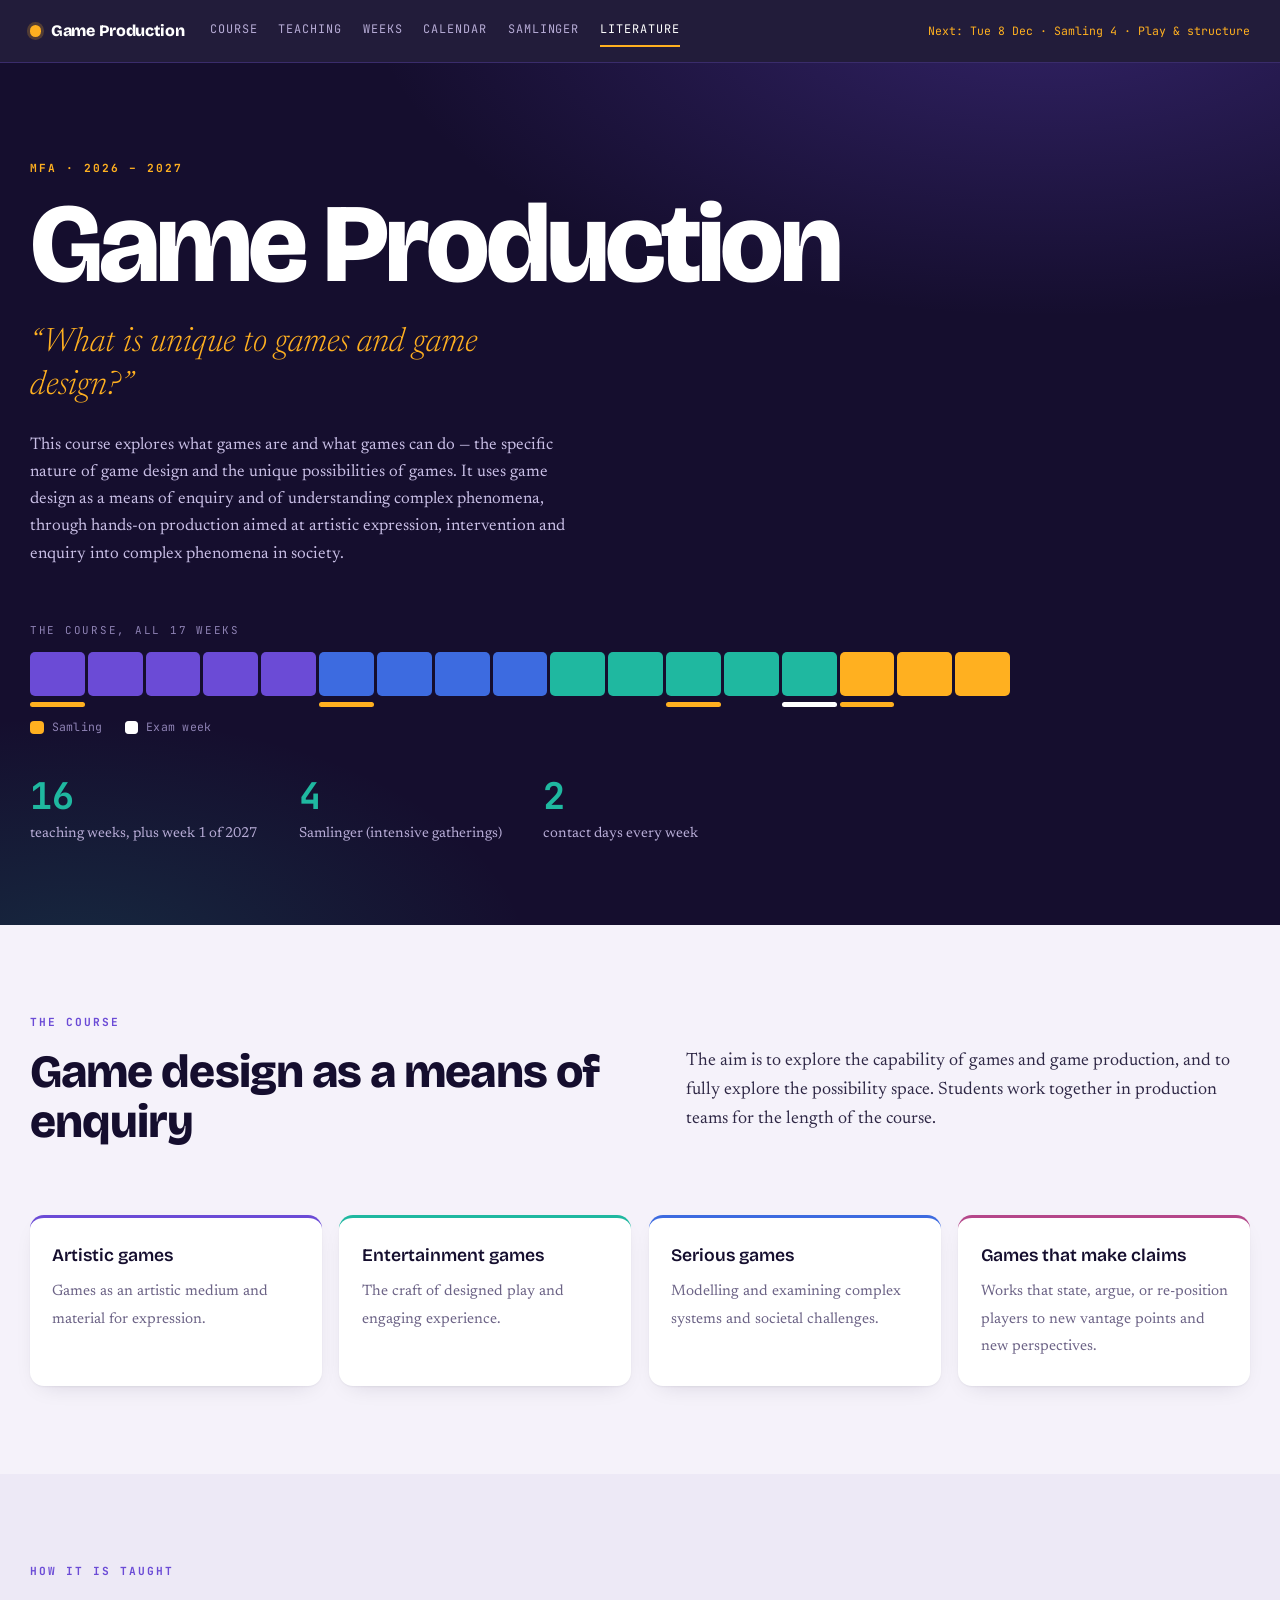
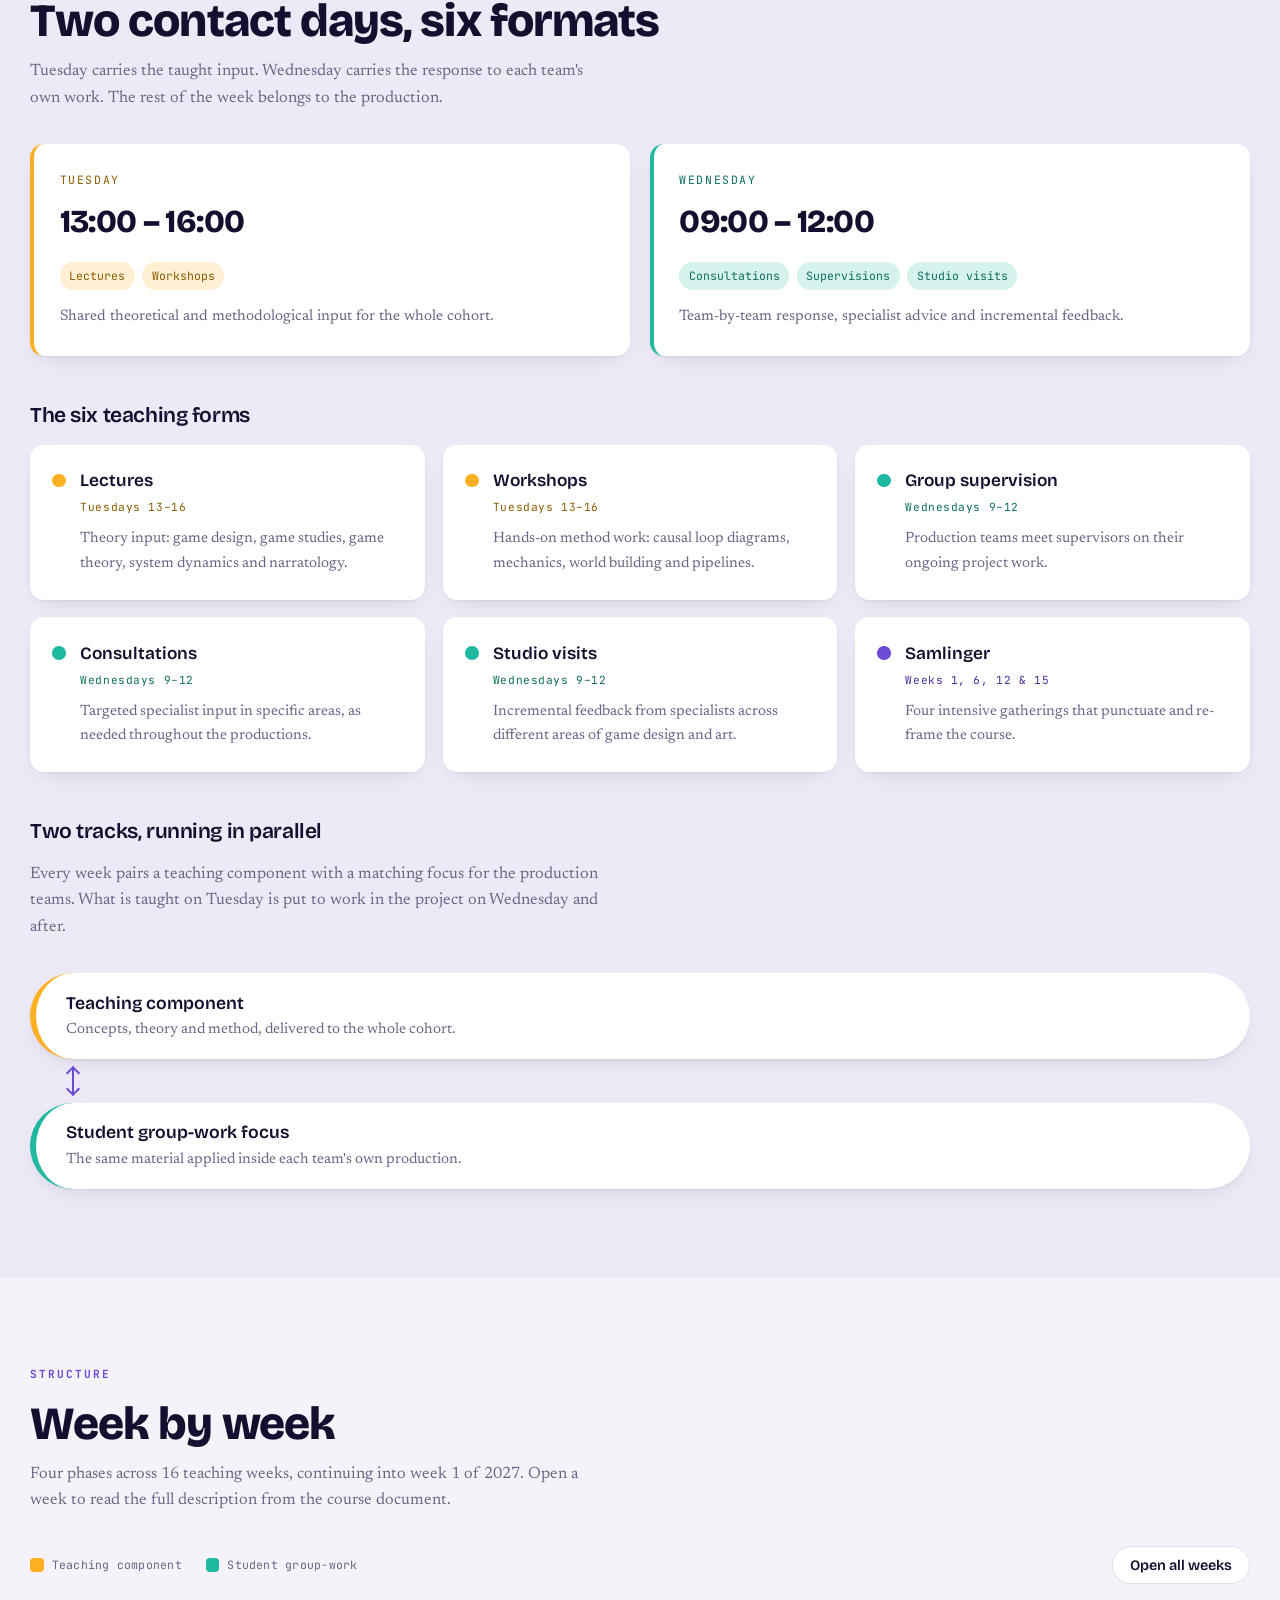
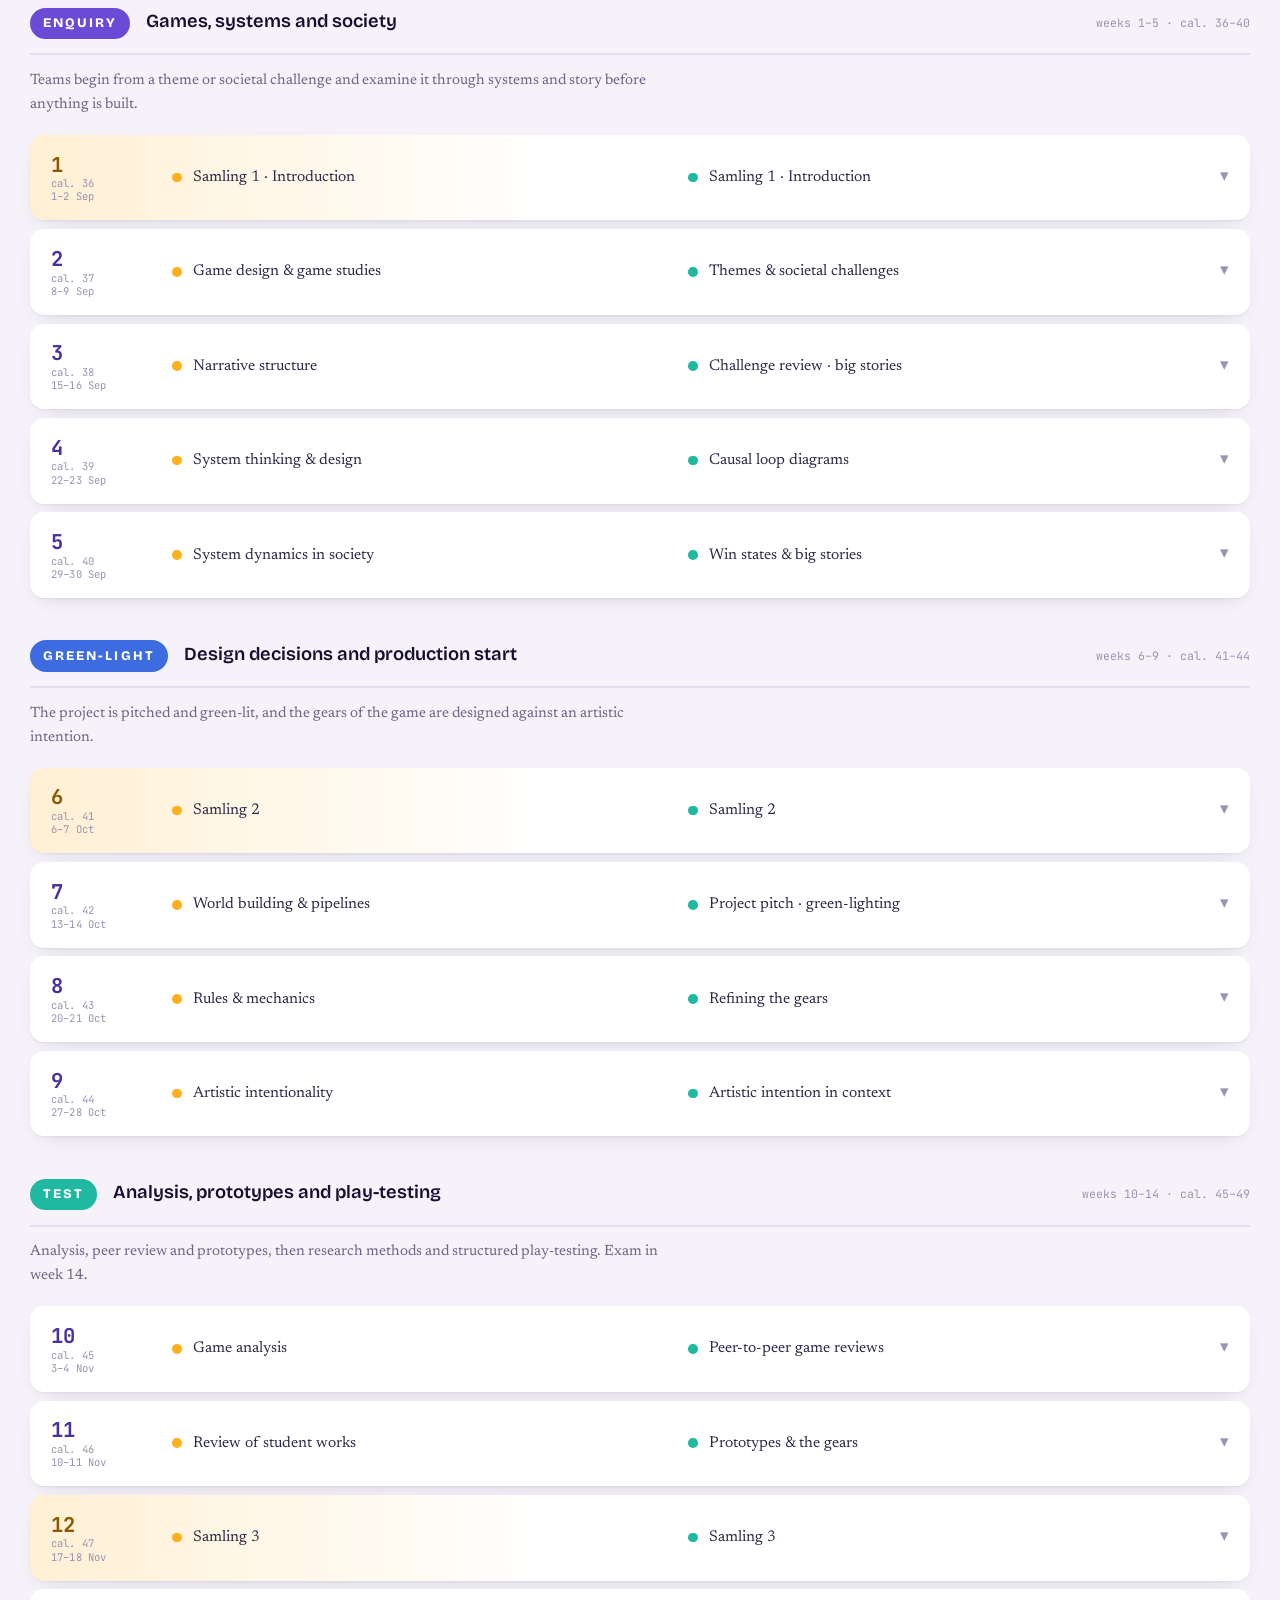
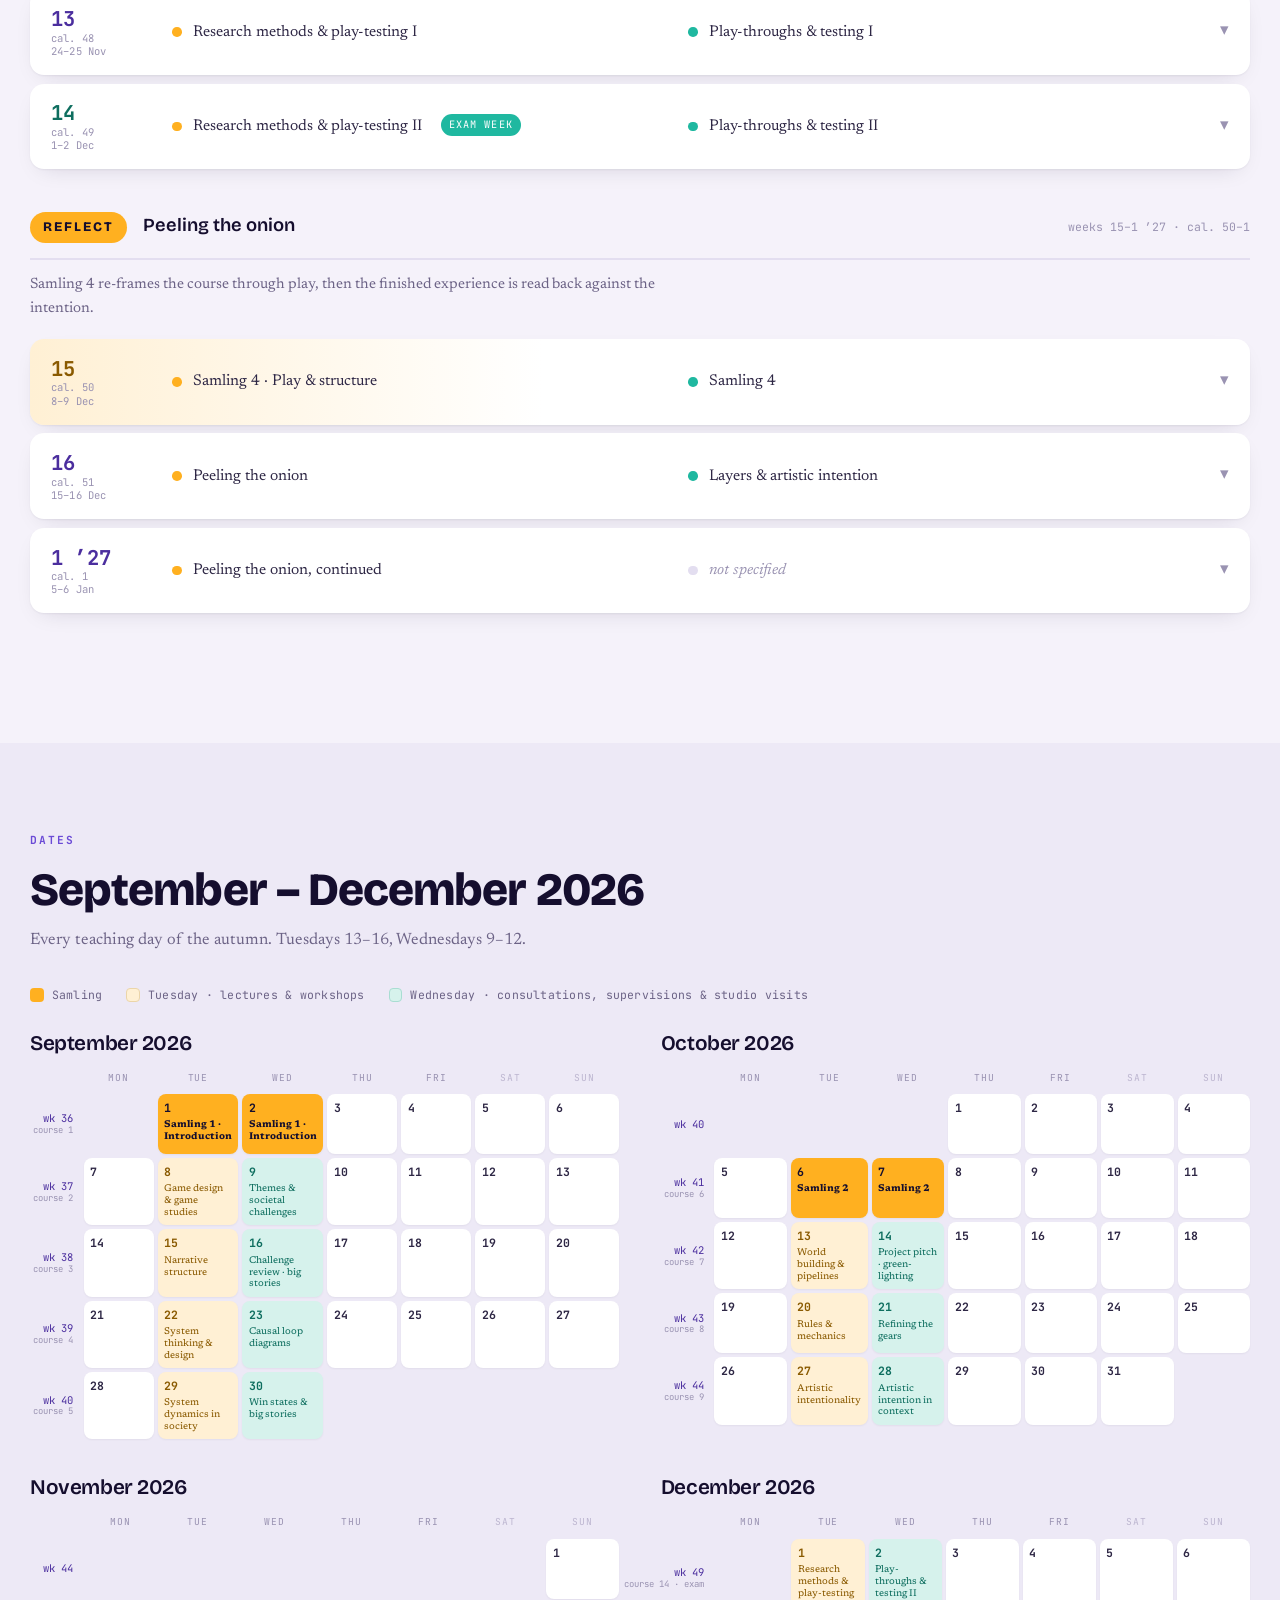
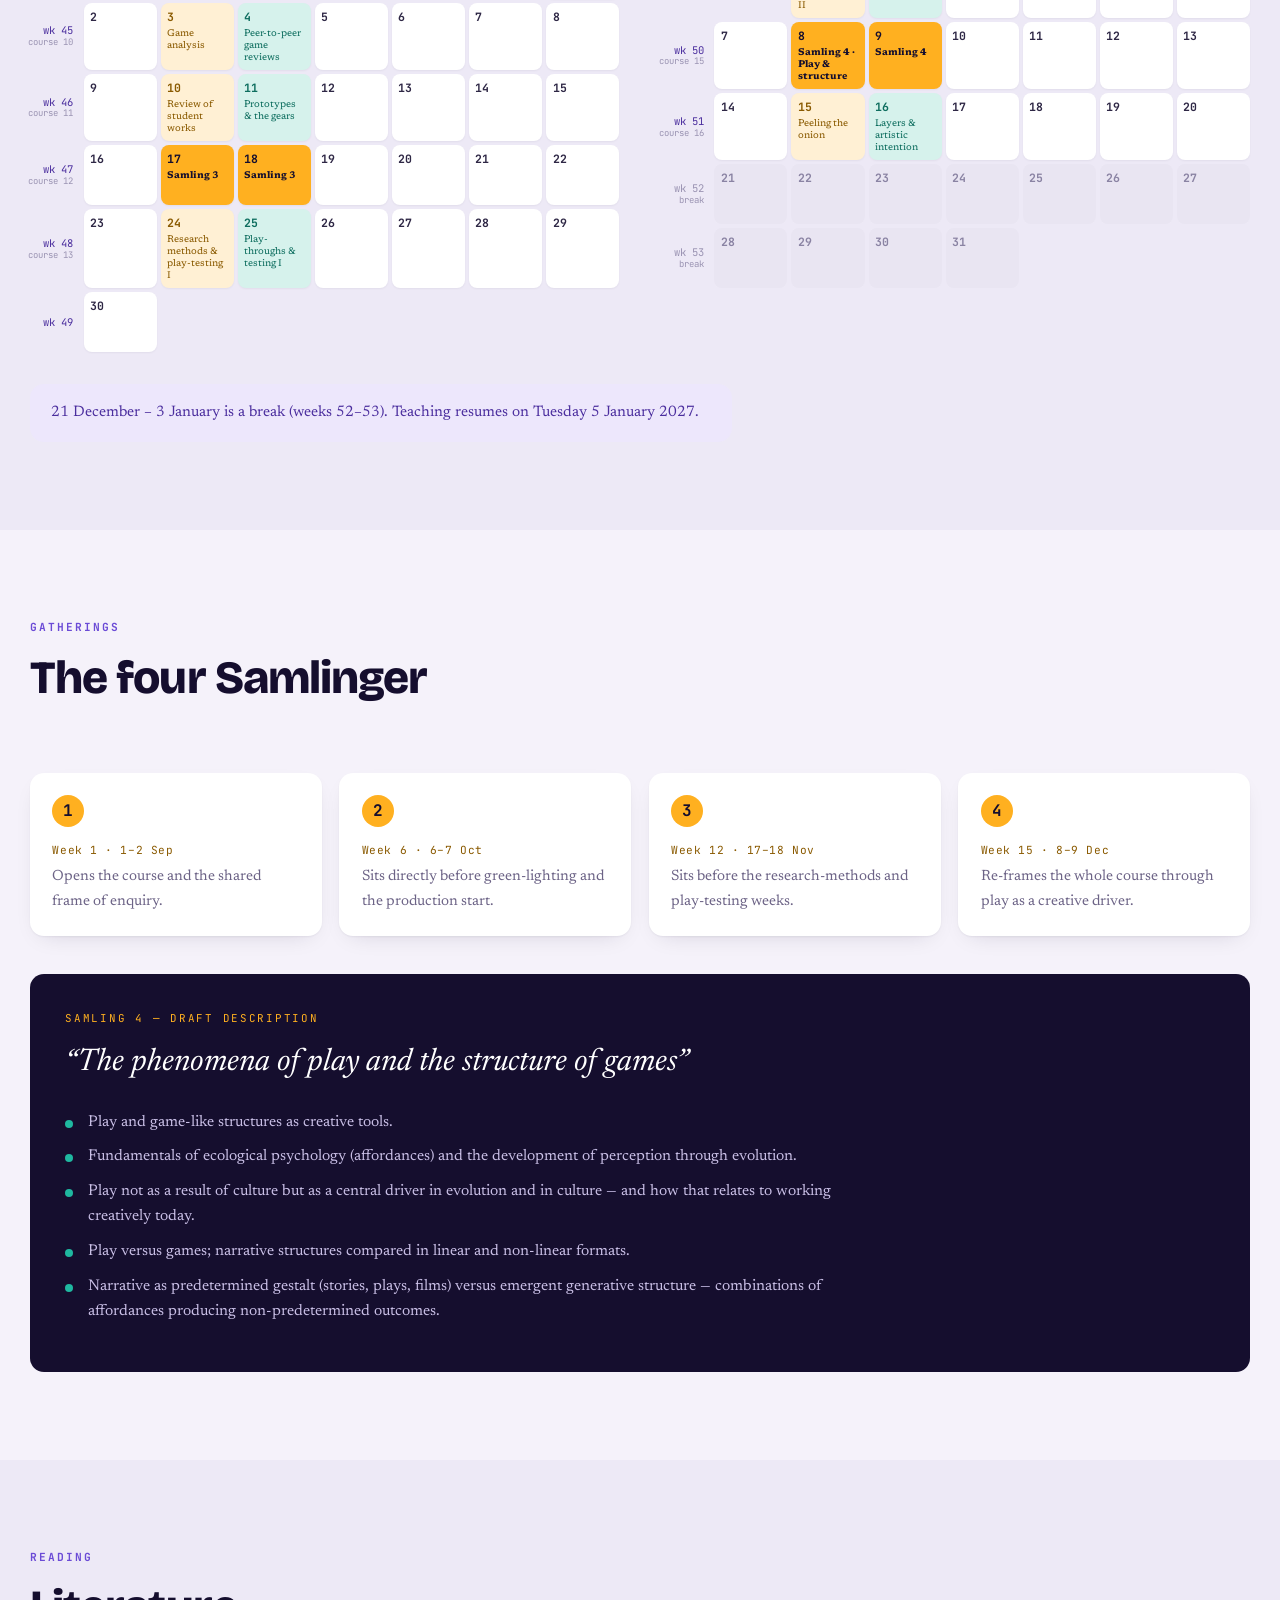
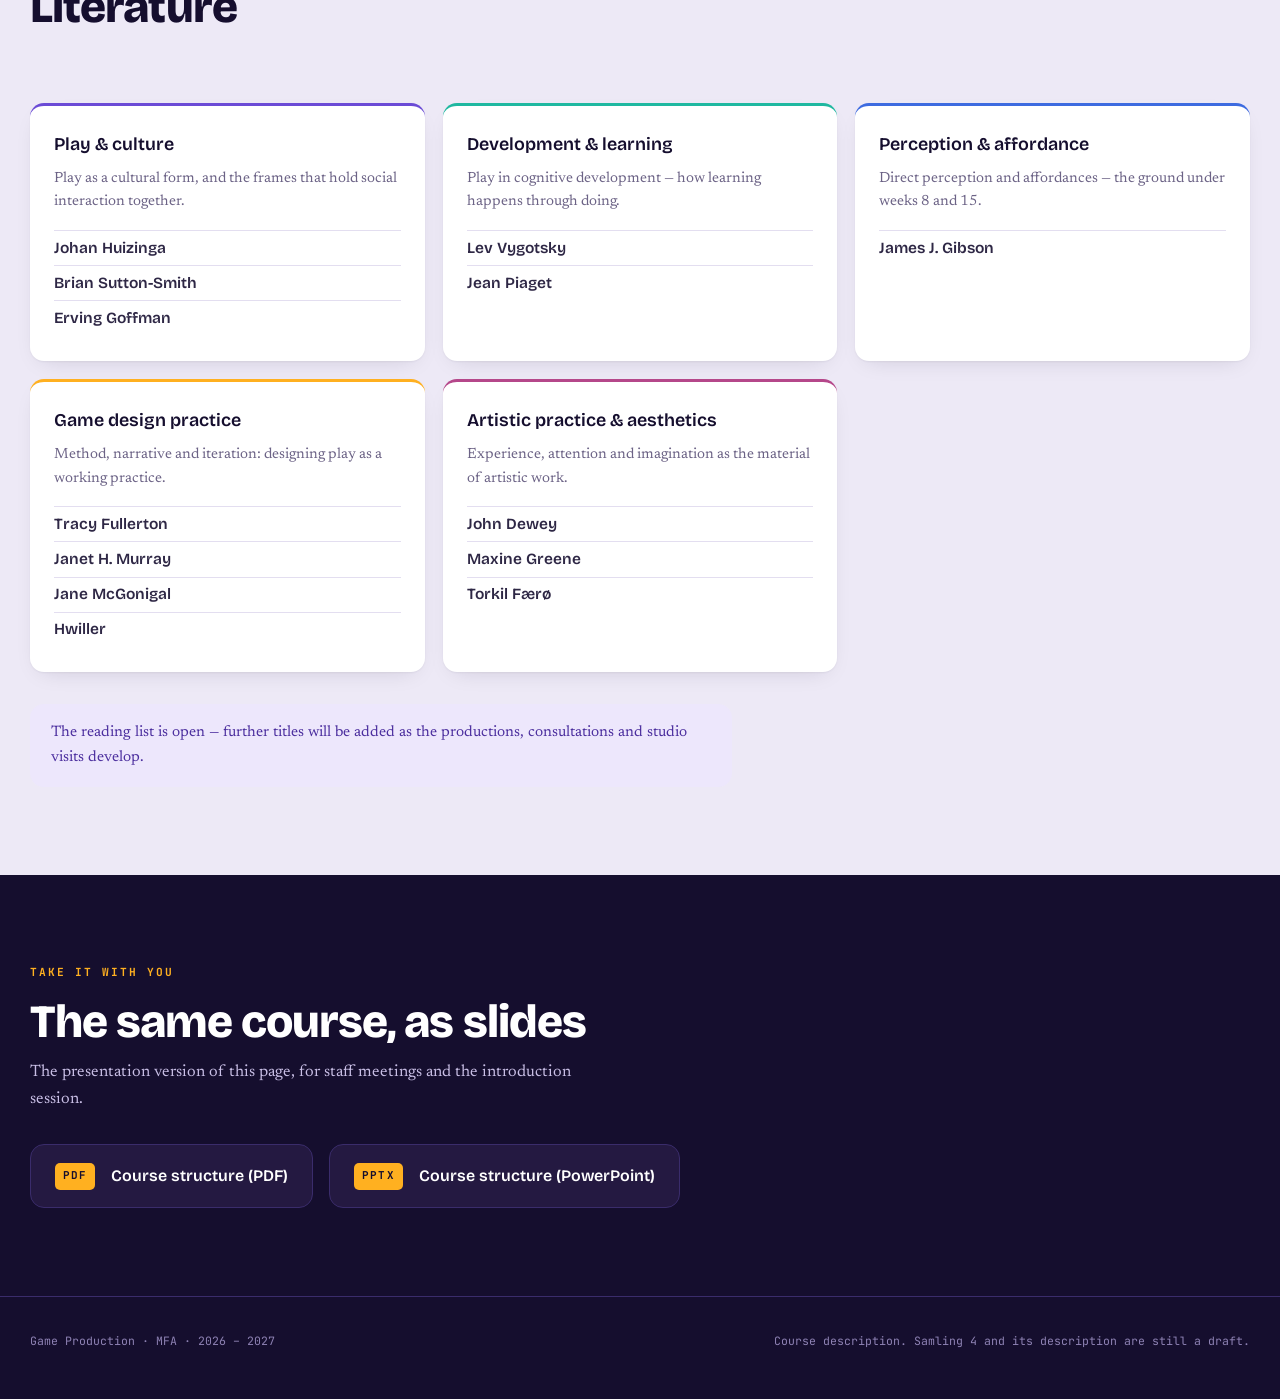
==== index.html @ c007a00b "starting site" ====
<!DOCTYPE html>
<html lang="en">
<head>
<meta charset="utf-8">
<meta name="viewport" content="width=device-width, initial-scale=1">
<title>Game Production — MFA course, 2026–2027</title>
<meta name="description" content="MFA Game Production: course description, teaching forms, week-by-week structure and calendar for autumn 2026 into 2027.">
<meta name="color-scheme" content="light">

<meta property="og:title" content="Game Production — MFA course">
<meta property="og:description" content="What is unique to games and game design? Course structure, teaching forms and calendar.">
<meta property="og:type" content="website">

<link rel="preconnect" href="https://fonts.googleapis.com">
<link rel="preconnect" href="https://fonts.gstatic.com" crossorigin>
<link href="https://fonts.googleapis.com/css2?family=Bricolage+Grotesque:opsz,wght@12..96,400;12..96,600;12..96,800&family=Newsreader:ital,opsz,wght@0,6..72,300;0,6..72,400;0,6..72,500;1,6..72,400&family=JetBrains+Mono:wght@400;700&display=swap" rel="stylesheet">
<link rel="stylesheet" href="assets/css/styles.css">
</head>
<body>

<a class="skip" href="#main">Skip to content</a>

<header class="topbar" id="topbar">
  <div class="topbar__in">
    <a class="topbar__brand" href="#top">
      <span class="topbar__mark" aria-hidden="true"></span>
      Game Production
    </a>
    <nav class="topbar__nav" aria-label="Sections">
      <a href="#course">Course</a>
      <a href="#teaching">Teaching</a>
      <a href="#weeks">Weeks</a>
      <a href="#calendar">Calendar</a>
      <a href="#samlinger">Samlinger</a>
      <a href="#literature">Literature</a>
    </nav>
    <p class="topbar__next" id="next-session"></p>
  </div>
</header>

<main id="main">

  <!-- ================= HERO ================= -->
  <section class="hero" id="top">
    <div class="hero__in">
      <p class="eyebrow eyebrow--light" id="hero-eyebrow"></p>
      <h1 class="hero__title" id="hero-title"></h1>
      <p class="hero__q" id="hero-q"></p>
      <p class="hero__stand" id="hero-stand"></p>

      <div class="hero__strip">
        <p class="hero__striplab">The course, all 17 weeks</p>
        <a class="strip" href="#weeks" id="hero-strip" aria-label="Jump to the week-by-week structure"></a>
        <p class="hero__stripkey">
          <span class="key"><i class="sw sw--samling"></i>Samling</span>
          <span class="key"><i class="sw sw--exam"></i>Exam week</span>
        </p>
      </div>

      <dl class="stats" id="hero-stats"></dl>
    </div>
  </section>

  <!-- ================= COURSE ================= -->
  <section class="band" id="course">
    <div class="wrap">
      <p class="eyebrow">The course</p>
      <div class="lede">
        <h2 class="h2">Game design as a means of enquiry</h2>
        <p class="lede__p" id="aim"></p>
      </div>
      <ul class="kinds" id="kinds"></ul>
    </div>
  </section>

  <!-- ================= TEACHING ================= -->
  <section class="band band--alt" id="teaching">
    <div class="wrap">
      <p class="eyebrow">How it is taught</p>
      <h2 class="h2">Two contact days, six formats</h2>
      <p class="sub">Tuesday carries the taught input. Wednesday carries the response to each team's own work. The rest of the week belongs to the production.</p>

      <div class="rhythm" id="rhythm"></div>

      <h3 class="h3">The six teaching forms</h3>
      <ul class="forms" id="forms"></ul>

      <div class="tracks">
        <h3 class="h3">Two tracks, running in parallel</h3>
        <p class="sub">Every week pairs a teaching component with a matching focus for the production teams. What is taught on Tuesday is put to work in the project on Wednesday and after.</p>
        <div class="tracks__pair">
          <div class="tracks__lane tracks__lane--teach">
            <p class="tracks__name">Teaching component</p>
            <p class="tracks__note">Concepts, theory and method, delivered to the whole cohort.</p>
          </div>
          <div class="tracks__link" aria-hidden="true"></div>
          <div class="tracks__lane tracks__lane--group">
            <p class="tracks__name">Student group-work focus</p>
            <p class="tracks__note">The same material applied inside each team's own production.</p>
          </div>
        </div>
      </div>
    </div>
  </section>

  <!-- ================= WEEKS ================= -->
  <section class="band" id="weeks">
    <div class="wrap">
      <p class="eyebrow">Structure</p>
      <h2 class="h2">Week by week</h2>
      <p class="sub">Four phases across 16 teaching weeks, continuing into week 1 of 2027. Open a week to read the full description from the course document.</p>

      <div class="boardbar">
        <div class="legend">
          <span class="key"><i class="sw sw--teach"></i>Teaching component</span>
          <span class="key"><i class="sw sw--group"></i>Student group-work</span>
        </div>
        <button class="btn btn--ghost" id="expand-all" type="button" aria-pressed="false">Open all weeks</button>
      </div>

      <div class="board" id="board"></div>
    </div>
  </section>

  <!-- ================= CALENDAR ================= -->
  <section class="band band--alt" id="calendar">
    <div class="wrap">
      <p class="eyebrow">Dates</p>
      <h2 class="h2">September – December 2026</h2>
      <p class="sub">Every teaching day of the autumn. Tuesdays 13–16, Wednesdays 9–12.</p>

      <div class="legend legend--cal">
        <span class="key"><i class="sw sw--samling"></i>Samling</span>
        <span class="key"><i class="sw sw--teachwash"></i>Tuesday · lectures &amp; workshops</span>
        <span class="key"><i class="sw sw--groupwash"></i>Wednesday · consultations, supervisions &amp; studio visits</span>
      </div>

      <div class="months" id="months"></div>
      <p class="callout" id="break-note"></p>
    </div>
  </section>

  <!-- ================= SAMLINGER ================= -->
  <section class="band" id="samlinger">
    <div class="wrap">
      <p class="eyebrow">Gatherings</p>
      <h2 class="h2">The four Samlinger</h2>
      <p class="sub">Intensive gatherings that open, re-frame and close each stage of the course.</p>
      <ul class="samlist" id="samlist"></ul>
      <div id="samling-detail"></div>
    </div>
  </section>

  <!-- ================= LITERATURE ================= -->
  <section class="band band--alt" id="literature">
    <div class="wrap">
      <p class="eyebrow">Reading</p>
      <h2 class="h2">Literature</h2>
      <p class="sub">A starting list, grouped by what each cluster contributes to the work.</p>
      <ul class="lit" id="lit"></ul>
      <p class="callout" id="lit-note"></p>
    </div>
  </section>

  <!-- ================= DOWNLOADS ================= -->
  <section class="band band--dark" id="downloads">
    <div class="wrap">
      <p class="eyebrow eyebrow--light">Take it with you</p>
      <h2 class="h2 h2--light">The same course, as slides</h2>
      <p class="sub sub--light">The presentation version of this page, for staff meetings and the introduction session.</p>
      <ul class="dl" id="dl"></ul>
    </div>
  </section>

</main>

<footer class="foot">
  <div class="wrap foot__in">
    <p class="foot__l">Game Production · MFA · <span id="foot-year"></span></p>
    <p class="foot__r">Course description. Samling 4 and its description are still a draft.</p>
  </div>
</footer>

<noscript>
  <div class="wrap" style="padding:2rem 0">
    <p class="callout">This page builds the schedule, calendar and reading list with JavaScript. Turn it on to see them, or download the PDF above.</p>
  </div>
</noscript>

<script src="assets/js/course-data.js"></script>
<script src="assets/js/main.js"></script>
</body>
</html>
---- assets/css/styles.css ----
/* =========================================================================
   Game Production — MFA
   Colour carries meaning here: amber is always the teaching track, teal is
   always the student group-work track, violet is structure, plum is the
   artistic-practice thread. Don't repurpose them decoratively.
   ========================================================================= */

:root{
  --ink:#150E2E;
  --ink-2:#241941;
  --ink-3:#2E2159;

  --paper:#F5F2FA;
  --paper-2:#EDE9F6;
  --card:#FFFFFF;

  --amber:#FFB020;        /* teaching track */
  --amber-ink:#8A5A00;
  --amber-wash:#FFF0D4;

  --teal:#1FB8A0;         /* group-work track */
  --teal-ink:#0E6E5F;
  --teal-wash:#D6F2EC;

  --violet:#6B4BD6;       /* structure */
  --violet-deep:#4B2E9E;
  --violet-wash:#EDE7FC;

  --blue:#3D6BE0;
  --plum:#B5478A;

  --body:#2E2745;
  --muted:#6C6386;
  --faint:#9A93B2;
  --line:#E3DEF0;
  --line-dark:#3A2C6B;

  --display:"Bricolage Grotesque","Trebuchet MS",Verdana,sans-serif;
  --serif:"Newsreader",Georgia,"Times New Roman",serif;
  --mono:"JetBrains Mono","SFMono-Regular",Consolas,"Liberation Mono",monospace;

  --wrap:1220px;
  --r:14px;
  --r-sm:8px;
  --shadow:0 1px 2px rgba(21,14,46,.05), 0 8px 24px -12px rgba(21,14,46,.18);
  --shadow-lift:0 2px 4px rgba(21,14,46,.06), 0 16px 36px -14px rgba(21,14,46,.26);
}

*,*::before,*::after{box-sizing:border-box}

html{scroll-behavior:smooth; scroll-padding-top:86px}

body{
  margin:0;
  background:var(--paper);
  color:var(--body);
  font-family:var(--serif);
  font-size:17px;
  line-height:1.62;
  font-weight:400;
  -webkit-font-smoothing:antialiased;
  text-rendering:optimizeLegibility;
}

h1,h2,h3,h4{font-family:var(--display); font-weight:800; letter-spacing:-.02em; line-height:1.08; margin:0}
p{margin:0}
ul{margin:0; padding:0; list-style:none}
a{color:inherit}

.skip{
  position:absolute; left:-9999px; top:0; z-index:200;
  background:var(--amber); color:var(--ink); padding:.7rem 1.1rem;
  font-family:var(--display); font-weight:600; border-radius:0 0 var(--r-sm) 0;
}
.skip:focus{left:0}

:focus-visible{outline:3px solid var(--amber); outline-offset:3px; border-radius:4px}

.wrap{width:min(100% - 3rem, var(--wrap)); margin-inline:auto}

/* ---------- shared type ------------------------------------------------ */
.eyebrow{
  font-family:var(--mono); font-size:.7rem; font-weight:700;
  letter-spacing:.18em; text-transform:uppercase; color:var(--violet);
  margin:0 0 1rem;
}
.eyebrow--light{color:var(--amber)}

.h2{font-size:clamp(1.9rem,3.6vw,2.9rem); color:var(--ink); margin-bottom:.75rem}
.h2--light{color:#fff}
.h3{font-family:var(--display); font-size:1.32rem; font-weight:600; color:var(--ink); margin:3rem 0 1.1rem}
.sub{color:var(--muted); max-width:64ch; font-size:1.03rem; margin-bottom:2rem}
.sub--light{color:#C9BFE6}

.band{padding:5.5rem 0}
.band--alt{background:var(--paper-2)}
.band--dark{background:var(--ink); color:#fff}

.callout{
  margin-top:2rem; padding:1.05rem 1.3rem;
  background:var(--violet-wash); border-radius:var(--r);
  color:var(--violet-deep); font-size:.95rem; max-width:78ch;
}

.btn{
  font-family:var(--display); font-weight:600; font-size:.9rem;
  padding:.6rem 1.05rem; border-radius:999px; border:1.5px solid var(--line);
  background:var(--card); color:var(--ink); cursor:pointer;
  transition:border-color .15s, background .15s, transform .15s;
}
.btn:hover{border-color:var(--violet); transform:translateY(-1px)}
.btn--ghost[aria-pressed="true"]{background:var(--ink); color:#fff; border-color:var(--ink)}

/* legend swatches */
.legend{display:flex; flex-wrap:wrap; gap:.4rem 1.5rem; align-items:center}
.key{display:inline-flex; align-items:center; gap:.5rem; font-family:var(--mono); font-size:.72rem; color:var(--muted); letter-spacing:.02em}
.sw{width:.85rem; height:.85rem; border-radius:4px; display:inline-block; flex:none}
.sw--teach{background:var(--amber)}
.sw--group{background:var(--teal)}
.sw--teachwash{background:var(--amber-wash); border:1px solid #EBD5A9}
.sw--groupwash{background:var(--teal-wash); border:1px solid #A9DDD2}
.sw--samling{background:var(--amber)}
.sw--exam{background:#fff; box-shadow:inset 0 0 0 1px rgba(255,255,255,.5)}

/* ---------- top bar ---------------------------------------------------- */
.topbar{
  position:sticky; top:0; z-index:100;
  background:rgba(21,14,46,.94);
  backdrop-filter:saturate(140%) blur(10px);
  border-bottom:1px solid var(--line-dark);
}
.topbar__in{
  width:min(100% - 3rem, var(--wrap)); margin-inline:auto;
  display:flex; align-items:center; gap:1.6rem; height:62px;
}
.topbar__brand{
  font-family:var(--display); font-weight:800; font-size:1rem; color:#fff;
  text-decoration:none; letter-spacing:-.01em; display:inline-flex; align-items:center; gap:.6rem; flex:none;
}
.topbar__mark{
  width:.7rem; height:.7rem; border-radius:50%;
  background:var(--amber); box-shadow:0 0 0 3px rgba(255,176,32,.22);
}
.topbar__nav{display:flex; gap:1.3rem; margin-right:auto}
.topbar__nav a{
  font-family:var(--mono); font-size:.74rem; letter-spacing:.08em; text-transform:uppercase;
  color:#B7ACD6; text-decoration:none; padding:.35rem 0; border-bottom:2px solid transparent;
  transition:color .15s, border-color .15s;
}
.topbar__nav a:hover, .topbar__nav a.is-here{color:#fff; border-color:var(--amber)}
.topbar__next{
  font-family:var(--mono); font-size:.72rem; color:var(--amber);
  white-space:nowrap; flex:none;
}
@media (max-width:1080px){ .topbar__next{display:none} }
@media (max-width:860px){
  .topbar__in{height:auto; padding:.7rem 0; flex-wrap:wrap; gap:.5rem 1rem}
  .topbar__nav{gap:.9rem; flex-wrap:wrap; width:100%}
}

/* ---------- hero ------------------------------------------------------- */
.hero{
  background:
    radial-gradient(1100px 520px at 82% -8%, rgba(107,75,214,.34), transparent 62%),
    radial-gradient(760px 420px at 6% 105%, rgba(31,184,160,.16), transparent 60%),
    var(--ink);
  color:#fff; padding:6rem 0 5rem;
}
.hero__in{width:min(100% - 3rem, var(--wrap)); margin-inline:auto}
.hero__title{
  font-size:clamp(3rem,9vw,7rem); line-height:.92; letter-spacing:-.035em;
  margin:0 0 1.6rem; max-width:16ch;
}
.hero__q{
  font-family:var(--serif); font-style:italic; font-weight:300;
  font-size:clamp(1.35rem,3vw,2.1rem); color:var(--amber);
  line-height:1.28; max-width:24ch; margin-bottom:1.5rem;
}
.hero__stand{color:#C9BFE6; max-width:60ch; font-size:1.05rem}

.hero__strip{margin:3.4rem 0 2.6rem}
.hero__striplab{
  font-family:var(--mono); font-size:.68rem; letter-spacing:.16em; text-transform:uppercase;
  color:#8E82B4; margin-bottom:.75rem;
}
.strip{display:flex; gap:3px; text-decoration:none; max-width:980px}
.strip__c{
  flex:1 1 0; height:44px; border-radius:5px; position:relative;
  background:var(--ink-3); transition:transform .18s, filter .18s;
}
.strip__c[data-tone="violet"]{background:var(--violet)}
.strip__c[data-tone="blue"]{background:var(--blue)}
.strip__c[data-tone="teal"]{background:var(--teal)}
.strip__c[data-tone="amber"]{background:var(--amber)}
.strip__c.is-samling::after{
  content:""; position:absolute; inset:auto 0 -11px; height:5px; border-radius:3px; background:var(--amber);
}
.strip__c.is-exam::after{
  content:""; position:absolute; inset:auto 0 -11px; height:5px; border-radius:3px; background:#fff;
}
.strip:hover .strip__c{filter:saturate(.55) opacity(.6)}
.strip:hover .strip__c:hover{filter:none; transform:translateY(-3px)}
.hero__stripkey{display:flex; gap:1.4rem; margin-top:1.4rem}
.hero__stripkey .key{color:#8E82B4}

.stats{display:flex; flex-wrap:wrap; gap:2.6rem; margin:0}
.stats div{min-width:8rem}
.stats dt{font-family:var(--mono); font-size:2.3rem; font-weight:700; color:var(--teal); line-height:1}
.stats dd{margin:.55rem 0 0; color:#B7ACD6; font-size:.9rem; line-height:1.45}

/* ---------- course / kinds --------------------------------------------- */
.lede{display:grid; grid-template-columns:minmax(0,1.05fr) minmax(0,1fr); gap:2.5rem 4rem; align-items:start; margin-bottom:3.5rem}
.lede__p{font-size:1.12rem; color:var(--body)}
@media (max-width:820px){ .lede{grid-template-columns:1fr; gap:1.2rem} }

.kinds{display:grid; grid-template-columns:repeat(4,1fr); gap:1.1rem}
.kinds li{
  background:var(--card); border-radius:var(--r); padding:1.5rem 1.4rem 1.6rem;
  box-shadow:var(--shadow); border-top:3px solid var(--violet);
}
.kinds li:nth-child(2){border-top-color:var(--teal)}
.kinds li:nth-child(3){border-top-color:var(--blue)}
.kinds li:nth-child(4){border-top-color:var(--plum)}
.kinds b{display:block; font-family:var(--display); font-weight:600; font-size:1.1rem; color:var(--ink); margin-bottom:.5rem}
.kinds span{color:var(--muted); font-size:.94rem}
@media (max-width:960px){ .kinds{grid-template-columns:repeat(2,1fr)} }
@media (max-width:560px){ .kinds{grid-template-columns:1fr} }

/* ---------- rhythm ----------------------------------------------------- */
.rhythm{display:grid; grid-template-columns:1fr 1fr; gap:1.2rem; margin-bottom:1rem}
.rhythm__d{
  background:var(--card); border-radius:var(--r); padding:1.7rem 1.6rem;
  box-shadow:var(--shadow); border-left:4px solid var(--amber);
}
.rhythm__d[data-track="group"]{border-left-color:var(--teal)}
.rhythm__day{
  font-family:var(--mono); font-size:.72rem; letter-spacing:.14em; text-transform:uppercase;
  color:var(--amber-ink); margin-bottom:.4rem;
}
.rhythm__d[data-track="group"] .rhythm__day{color:var(--teal-ink)}
.rhythm__t{font-family:var(--display); font-size:2rem; font-weight:800; color:var(--ink); letter-spacing:-.02em; margin-bottom:.9rem}
.rhythm__f{display:flex; flex-wrap:wrap; gap:.45rem; margin-bottom:.9rem}
.rhythm__f span{
  font-family:var(--mono); font-size:.72rem; padding:.3rem .6rem; border-radius:999px;
  background:var(--amber-wash); color:var(--amber-ink);
}
.rhythm__d[data-track="group"] .rhythm__f span{background:var(--teal-wash); color:var(--teal-ink)}
.rhythm__n{color:var(--muted); font-size:.94rem}
@media (max-width:760px){ .rhythm{grid-template-columns:1fr} }

/* ---------- forms ------------------------------------------------------ */
.forms{display:grid; grid-template-columns:repeat(3,1fr); gap:1.1rem}
.forms li{
  background:var(--card); border-radius:var(--r); padding:1.4rem 1.4rem 1.5rem;
  box-shadow:var(--shadow); display:grid; grid-template-columns:auto 1fr; gap:.2rem .9rem; align-items:start;
}
.forms .dot{width:.85rem; height:.85rem; border-radius:50%; background:var(--amber); margin-top:.42rem}
.forms li[data-track="group"] .dot{background:var(--teal)}
.forms li[data-track="samling"] .dot{background:var(--violet)}
.forms b{font-family:var(--display); font-weight:600; font-size:1.08rem; color:var(--ink)}
.forms .when{grid-column:2; font-family:var(--mono); font-size:.7rem; color:var(--amber-ink); letter-spacing:.05em; margin-bottom:.5rem}
.forms li[data-track="group"] .when{color:var(--teal-ink)}
.forms li[data-track="samling"] .when{color:var(--violet-deep)}
.forms .note{grid-column:2; color:var(--muted); font-size:.93rem}
@media (max-width:940px){ .forms{grid-template-columns:repeat(2,1fr)} }
@media (max-width:600px){ .forms{grid-template-columns:1fr} }

/* ---------- two tracks ------------------------------------------------- */
.tracks{margin-top:1rem}
.tracks__pair{display:grid; gap:.55rem}
.tracks__lane{
  background:var(--card); border-radius:999px; padding:1.05rem 1.9rem;
  box-shadow:var(--shadow); border-left:6px solid var(--amber);
}
.tracks__lane--group{border-left-color:var(--teal)}
.tracks__name{font-family:var(--display); font-weight:600; font-size:1.1rem; color:var(--ink)}
.tracks__note{color:var(--muted); font-size:.93rem}
.tracks__link{
  height:26px; margin-left:2.6rem; width:2px; background:linear-gradient(var(--violet),var(--violet)) center/2px 100% no-repeat;
  position:relative;
}
.tracks__link::before,.tracks__link::after{
  content:""; position:absolute; left:-4px; width:10px; height:10px;
  border-left:2px solid var(--violet); border-top:2px solid var(--violet);
}
.tracks__link::before{top:0; transform:rotate(45deg)}
.tracks__link::after{bottom:0; transform:rotate(-135deg)}

/* ---------- week board ------------------------------------------------- */
.boardbar{display:flex; flex-wrap:wrap; gap:1rem; justify-content:space-between; align-items:center; margin-bottom:1.4rem}

.phase{margin-bottom:2.6rem}
.phase__head{display:flex; flex-wrap:wrap; align-items:baseline; gap:.5rem 1rem; padding:0 0 .9rem; border-bottom:2px solid var(--line)}
.phase__name{
  font-family:var(--display); font-weight:800; font-size:.82rem; letter-spacing:.16em; text-transform:uppercase;
  color:#fff; background:var(--violet); padding:.32rem .8rem; border-radius:999px;
}
.phase[data-tone="blue"] .phase__name{background:var(--blue)}
.phase[data-tone="teal"] .phase__name{background:var(--teal)}
.phase[data-tone="amber"] .phase__name{background:var(--amber); color:var(--ink)}
.phase__sub{font-family:var(--display); font-weight:600; font-size:1.15rem; color:var(--ink)}
.phase__wk{font-family:var(--mono); font-size:.72rem; color:var(--faint); margin-left:auto}
.phase__note{color:var(--muted); font-size:.93rem; margin:.85rem 0 1.1rem; max-width:72ch}

.wk{background:var(--card); border-radius:var(--r); box-shadow:var(--shadow); margin-bottom:.55rem; overflow:hidden}
.wk.is-samling{background:linear-gradient(90deg,var(--amber-wash),var(--card) 42%)}
.wk__btn{
  display:grid; grid-template-columns:6.4rem minmax(0,1fr) minmax(0,1fr) 1.6rem;
  gap:1.2rem; align-items:center; width:100%; text-align:left;
  background:none; border:0; padding:1.05rem 1.3rem; cursor:pointer; font:inherit; color:inherit;
}
.wk__btn:hover{background:rgba(107,75,214,.045)}
.wk__n{font-family:var(--mono); line-height:1.25}
.wk__n b{display:block; font-size:1.28rem; font-weight:700; color:var(--violet-deep)}
.wk.is-samling .wk__n b{color:var(--amber-ink)}
.wk.is-exam .wk__n b{color:var(--teal-ink)}
.wk__n span{display:block; font-size:.66rem; color:var(--faint); letter-spacing:.02em; white-space:nowrap}
.wk__cell{display:flex; gap:.7rem; align-items:flex-start; font-size:.97rem}
.wk__cell::before{content:""; width:.6rem; height:.6rem; border-radius:50%; background:var(--amber); flex:none; margin-top:.48rem}
.wk__cell--group::before{background:var(--teal)}
.wk__cell--none{color:var(--faint); font-style:italic}
.wk__cell--none::before{background:var(--line)}
.wk__chev{justify-self:end; color:var(--faint); transition:transform .2s}
.wk[open] .wk__chev, .wk.is-open .wk__chev{transform:rotate(180deg)}

.wk__body{display:none; padding:0 1.3rem 1.4rem 8.9rem; border-top:1px solid var(--line)}
.wk.is-open .wk__body{display:block}
.wk__pair{display:grid; grid-template-columns:1fr 1fr; gap:1.6rem; padding-top:1.1rem}
.wk__k{
  font-family:var(--mono); font-size:.66rem; letter-spacing:.14em; text-transform:uppercase;
  color:var(--amber-ink); margin-bottom:.4rem;
}
.wk__k--group{color:var(--teal-ink)}
.wk__p{font-size:.98rem; color:var(--body)}
.wk__p--none{color:var(--faint); font-style:italic}
.wk__tag{
  display:inline-block; font-family:var(--mono); font-size:.64rem; letter-spacing:.1em; text-transform:uppercase;
  background:var(--teal); color:#fff; padding:.18rem .5rem; border-radius:999px; margin-left:.5rem; vertical-align:middle;
}
.wk__tag--samling{background:var(--amber); color:var(--ink)}

@media (max-width:900px){
  .wk__btn{grid-template-columns:5.2rem minmax(0,1fr) 1.4rem; gap:.8rem; row-gap:.5rem}
  .wk__cell--group{grid-column:2}
  .wk__body{padding-left:1.3rem}
  .wk__pair{grid-template-columns:1fr; gap:1.1rem}
}

/* ---------- calendar --------------------------------------------------- */
.legend--cal{margin-bottom:1.8rem}
.months{display:grid; grid-template-columns:1fr 1fr; gap:2.4rem 2.6rem}
@media (max-width:900px){ .months{grid-template-columns:1fr} }

.mo__name{font-family:var(--display); font-weight:600; font-size:1.3rem; color:var(--ink); margin-bottom:.9rem}
.mo__grid{display:grid; grid-template-columns:3.1rem repeat(7,1fr); gap:4px}
.mo__dow{
  font-family:var(--mono); font-size:.6rem; letter-spacing:.1em; text-transform:uppercase;
  color:var(--faint); text-align:center; padding-bottom:.3rem;
}
.mo__dow--we{color:#BDB6D0}
.mo__wk{
  font-family:var(--mono); font-size:.66rem; color:var(--violet-deep);
  display:flex; flex-direction:column; justify-content:center; align-items:flex-end;
  padding-right:.4rem; text-align:right; line-height:1.2;
}
.mo__wk small{color:var(--faint); font-size:.56rem; white-space:nowrap}
.mo__wk.is-break{color:var(--faint)}
.mo__d{
  min-height:60px; border-radius:var(--r-sm); background:var(--card);
  padding:.32rem .4rem; box-shadow:0 1px 2px rgba(21,14,46,.05);
}
.mo__d.is-out{background:transparent; box-shadow:none}
.mo__d.is-break{background:#E9E5F2; box-shadow:none}
.mo__d.is-teach{background:var(--amber-wash)}
.mo__d.is-group{background:var(--teal-wash)}
.mo__d.is-samling{background:var(--amber)}
.mo__num{font-family:var(--mono); font-size:.72rem; font-weight:700; color:var(--body); display:block}
.mo__d.is-out .mo__num{color:#C7C1D8}
.mo__d.is-break .mo__num{color:#8A83A3}
.mo__d.is-teach .mo__num{color:var(--amber-ink)}
.mo__d.is-group .mo__num{color:var(--teal-ink)}
.mo__d.is-samling .mo__num{color:var(--ink)}
.mo__lab{display:block; font-size:.6rem; line-height:1.25; margin-top:.15rem; color:var(--amber-ink)}
.mo__d.is-group .mo__lab{color:var(--teal-ink)}
.mo__d.is-samling .mo__lab{color:var(--ink); font-weight:700}
@media (max-width:520px){
  .mo__grid{grid-template-columns:2rem repeat(7,1fr); gap:2px}
  .mo__d{min-height:46px; padding:.22rem .25rem}
  .mo__lab{display:none}
}

/* ---------- samlinger --------------------------------------------------- */
.samlist{display:grid; grid-template-columns:repeat(4,1fr); gap:1.1rem; margin-bottom:2.4rem}
.samlist li{background:var(--card); border-radius:var(--r); padding:1.4rem; box-shadow:var(--shadow)}
.samlist .n{
  font-family:var(--mono); font-weight:700; font-size:1rem; color:var(--ink);
  background:var(--amber); width:2rem; height:2rem; border-radius:50%;
  display:grid; place-items:center; margin-bottom:.85rem;
}
.samlist .w{font-family:var(--mono); font-size:.7rem; color:var(--amber-ink); letter-spacing:.05em; display:block; margin-bottom:.4rem}
.samlist .note{color:var(--muted); font-size:.93rem}
@media (max-width:900px){ .samlist{grid-template-columns:repeat(2,1fr)} }
@media (max-width:520px){ .samlist{grid-template-columns:1fr} }

.sam4{background:var(--ink); color:#fff; border-radius:var(--r); padding:2.2rem 2.2rem 2.4rem}
.sam4__k{font-family:var(--mono); font-size:.68rem; letter-spacing:.16em; text-transform:uppercase; color:var(--amber); margin-bottom:.7rem}
.sam4__t{font-family:var(--serif); font-style:italic; font-weight:400; font-size:clamp(1.4rem,2.6vw,1.95rem); color:#fff; margin-bottom:1.3rem}
.sam4__l li{color:#C9BFE6; font-size:.97rem; padding-left:1.4rem; position:relative; margin-bottom:.6rem; max-width:88ch}
.sam4__l li::before{content:""; position:absolute; left:0; top:.62rem; width:.5rem; height:.5rem; border-radius:50%; background:var(--teal)}

/* ---------- literature --------------------------------------------------- */
.lit{display:grid; grid-template-columns:repeat(3,1fr); gap:1.1rem}
.lit li{background:var(--card); border-radius:var(--r); padding:1.5rem 1.5rem 1.6rem; box-shadow:var(--shadow); border-top:3px solid var(--violet)}
.lit li[data-tone="teal"]{border-top-color:var(--teal)}
.lit li[data-tone="blue"]{border-top-color:var(--blue)}
.lit li[data-tone="amber"]{border-top-color:var(--amber)}
.lit li[data-tone="plum"]{border-top-color:var(--plum)}
.lit b{display:block; font-family:var(--display); font-weight:600; font-size:1.12rem; color:var(--ink); margin-bottom:.5rem}
.lit .note{color:var(--muted); font-size:.92rem; margin-bottom:1rem}
.lit ul li{all:unset; display:block; font-family:var(--display); font-weight:600; font-size:.97rem; color:var(--body); padding:.28rem 0; border-top:1px solid var(--line)}
@media (max-width:940px){ .lit{grid-template-columns:repeat(2,1fr)} }
@media (max-width:600px){ .lit{grid-template-columns:1fr} }

/* ---------- downloads / footer -------------------------------------------- */
.dl{display:flex; flex-wrap:wrap; gap:1rem}
.dl a{
  display:flex; align-items:center; gap:1rem; text-decoration:none;
  background:var(--ink-2); border:1px solid var(--line-dark); border-radius:var(--r);
  padding:1.1rem 1.5rem; transition:border-color .15s, transform .15s;
}
.dl a:hover{border-color:var(--amber); transform:translateY(-2px)}
.dl .kind{font-family:var(--mono); font-size:.68rem; font-weight:700; letter-spacing:.1em; color:var(--ink); background:var(--amber); padding:.28rem .5rem; border-radius:5px}
.dl .name{font-family:var(--display); font-weight:600; color:#fff; font-size:1rem}

.foot{background:var(--ink); border-top:1px solid var(--line-dark); padding:2.2rem 0 3rem; color:#8E82B4}
.foot__in{display:flex; flex-wrap:wrap; gap:.6rem 2rem; justify-content:space-between; font-family:var(--mono); font-size:.72rem}

/* ---------- motion ---------------------------------------------------------- */
.reveal{opacity:0; transform:translateY(14px); transition:opacity .55s ease, transform .55s ease}
.reveal.is-in{opacity:1; transform:none}

@media (prefers-reduced-motion:reduce){
  html{scroll-behavior:auto}
  *,*::before,*::after{animation-duration:.001ms !important; transition-duration:.001ms !important}
  .reveal{opacity:1; transform:none}
}

@media print{
  .topbar,.hero__strip,.boardbar,.dl,.skip{display:none}
  body{background:#fff; font-size:11pt}
  .band{padding:1.5rem 0; background:#fff}
  .wk__body{display:block !important}
  .hero{background:#fff; color:#000}
  .hero__title,.hero__stand,.stats dd{color:#000}
}
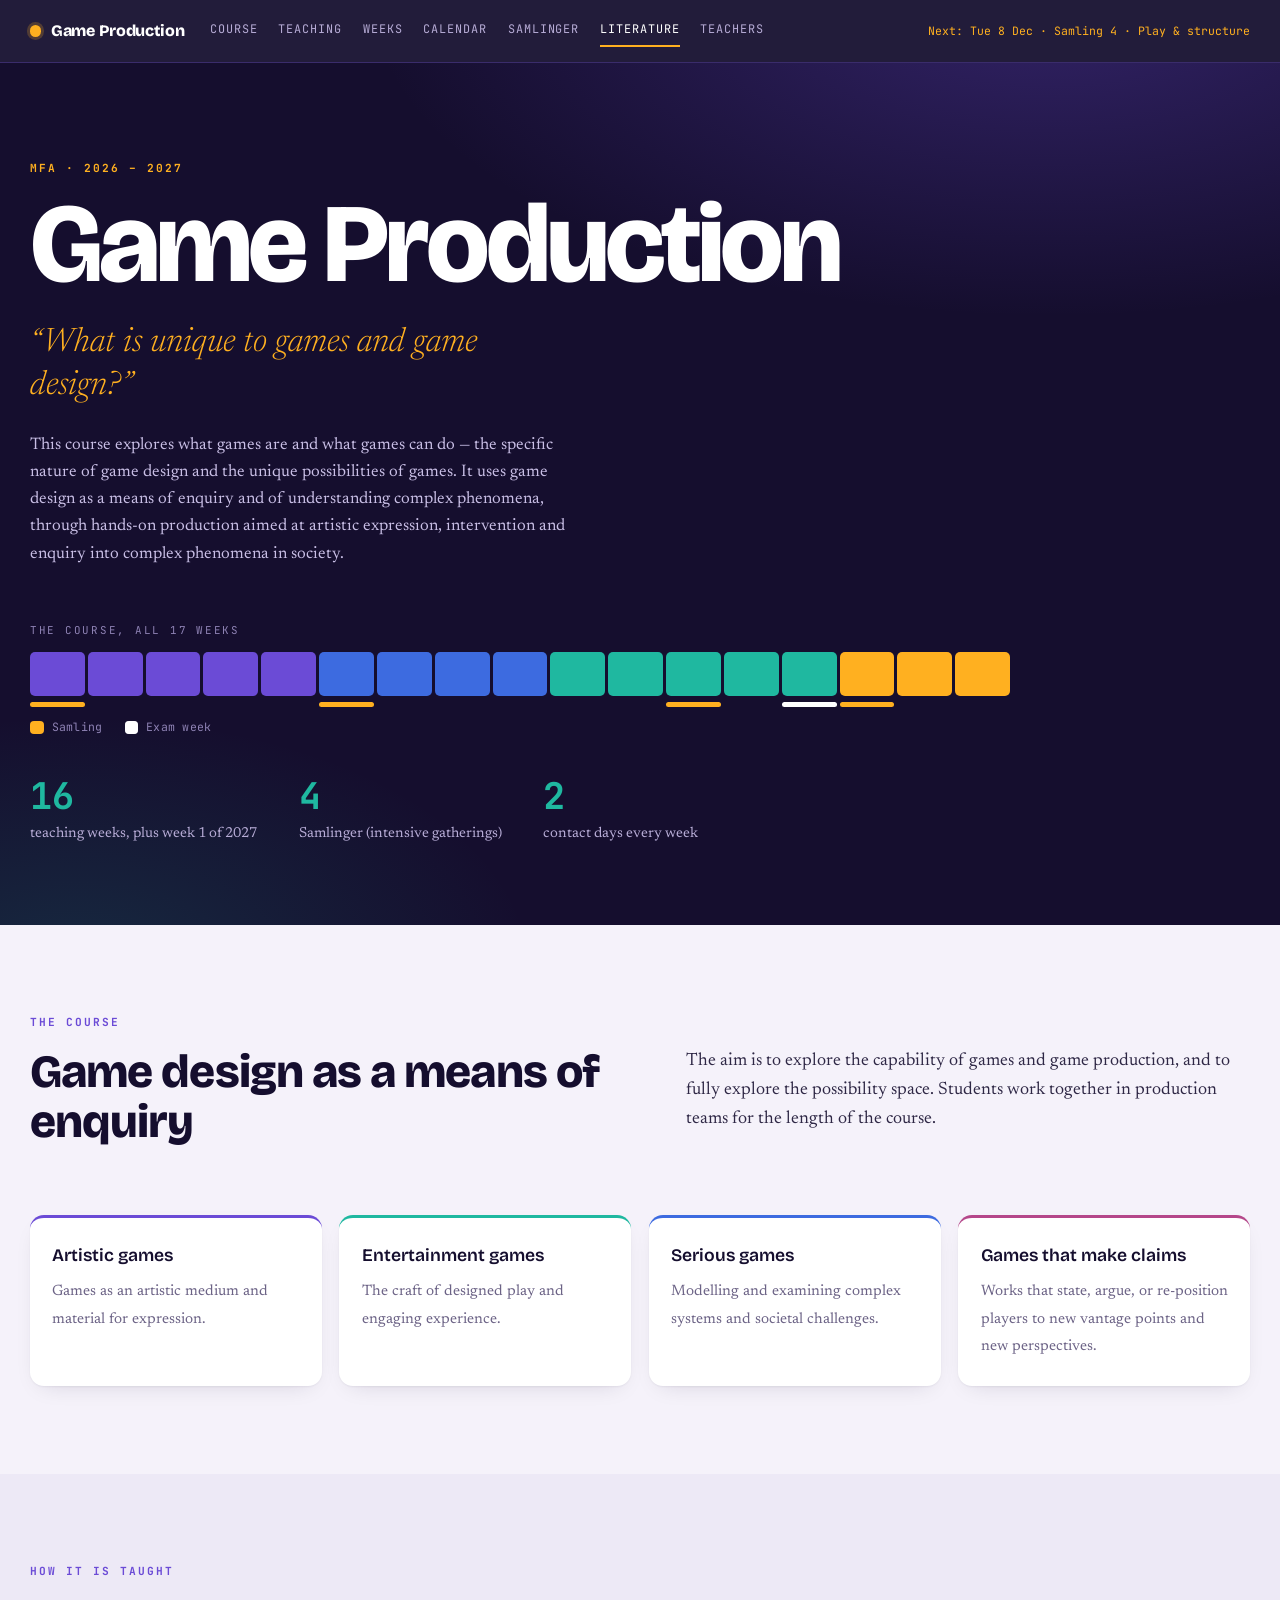
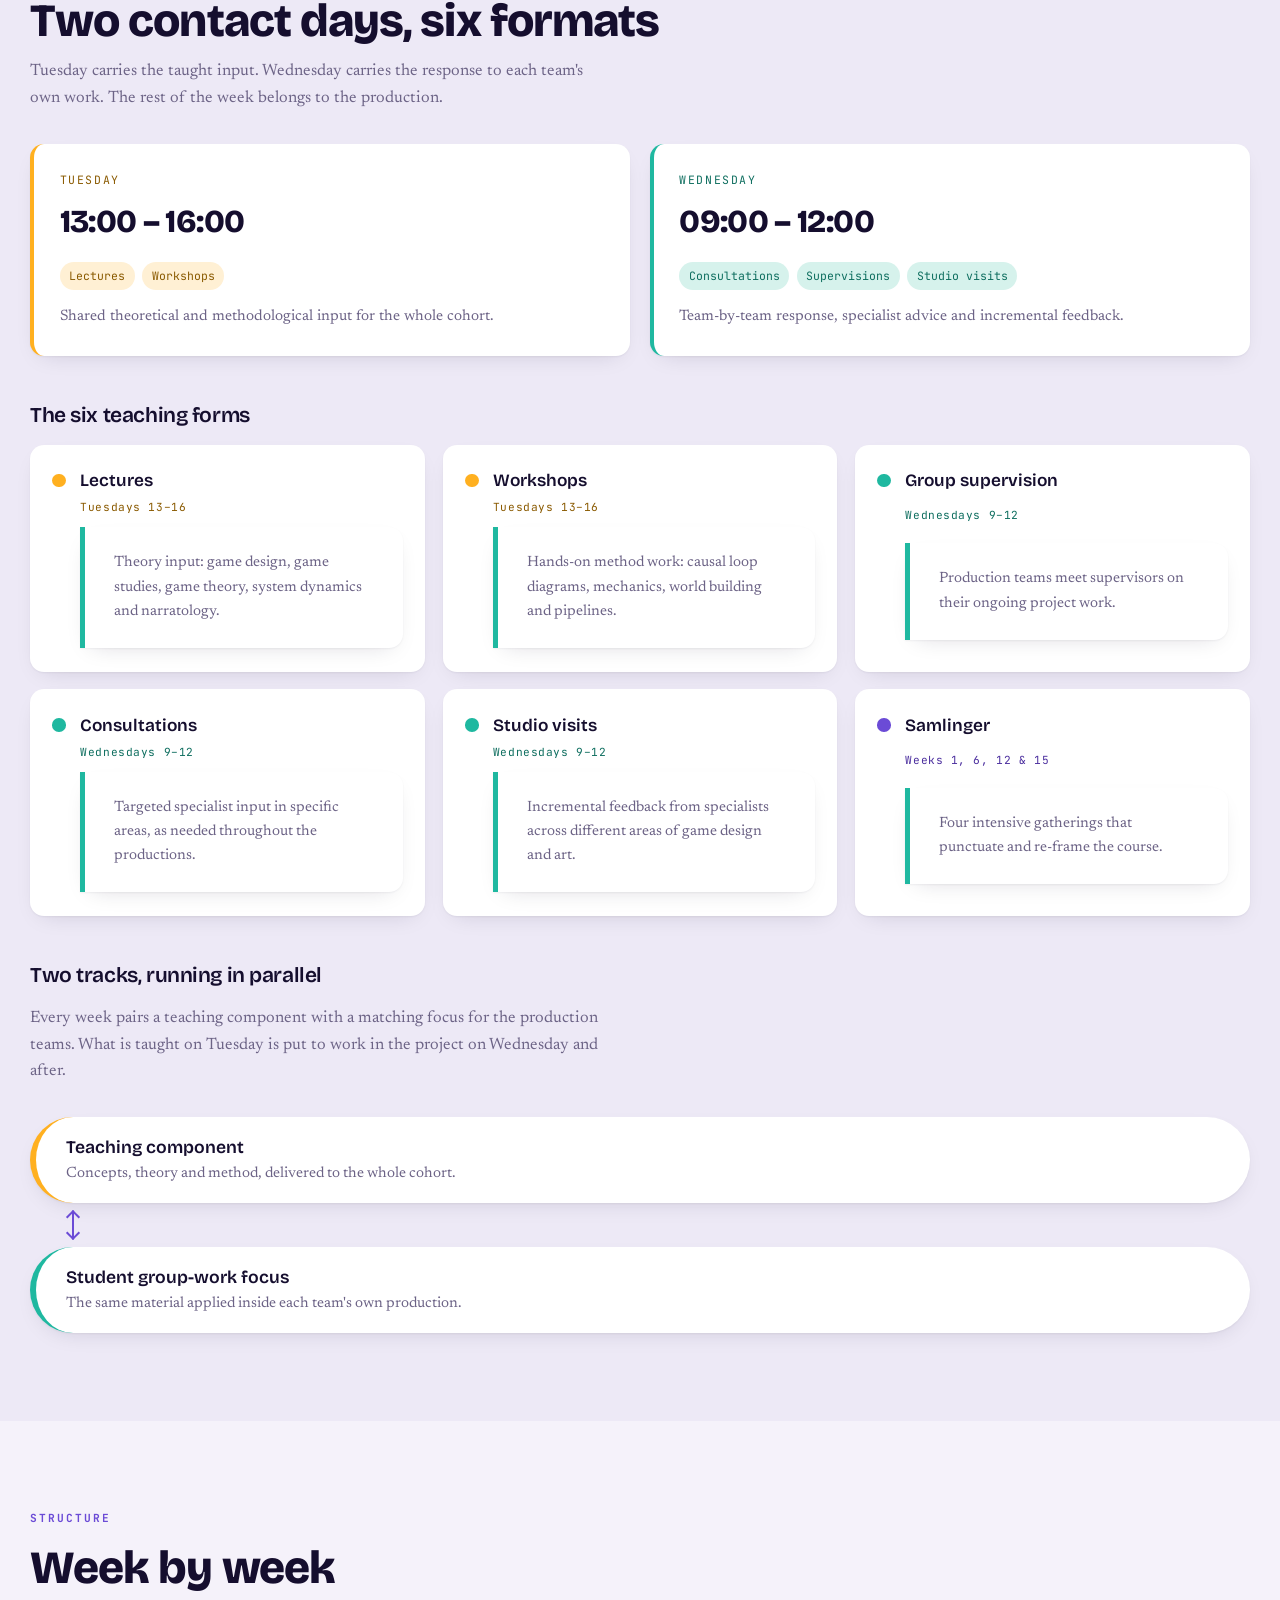
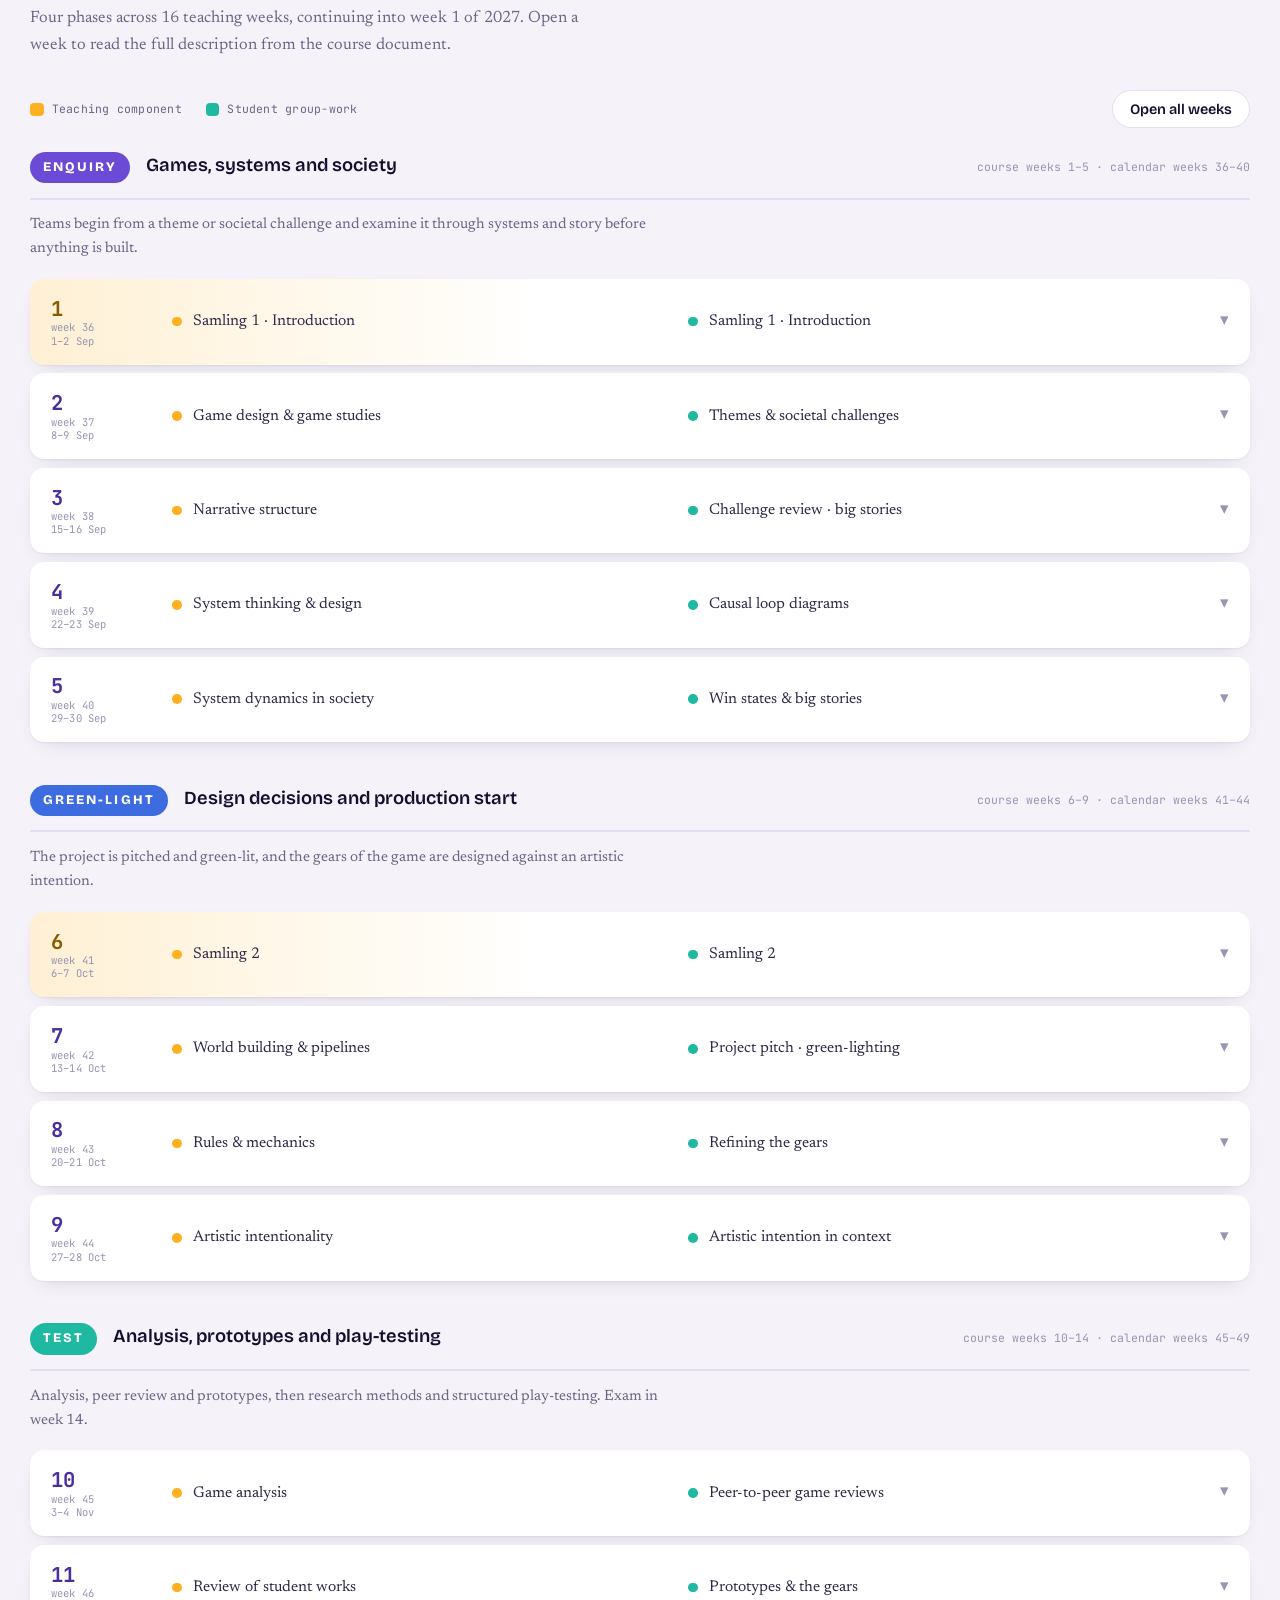
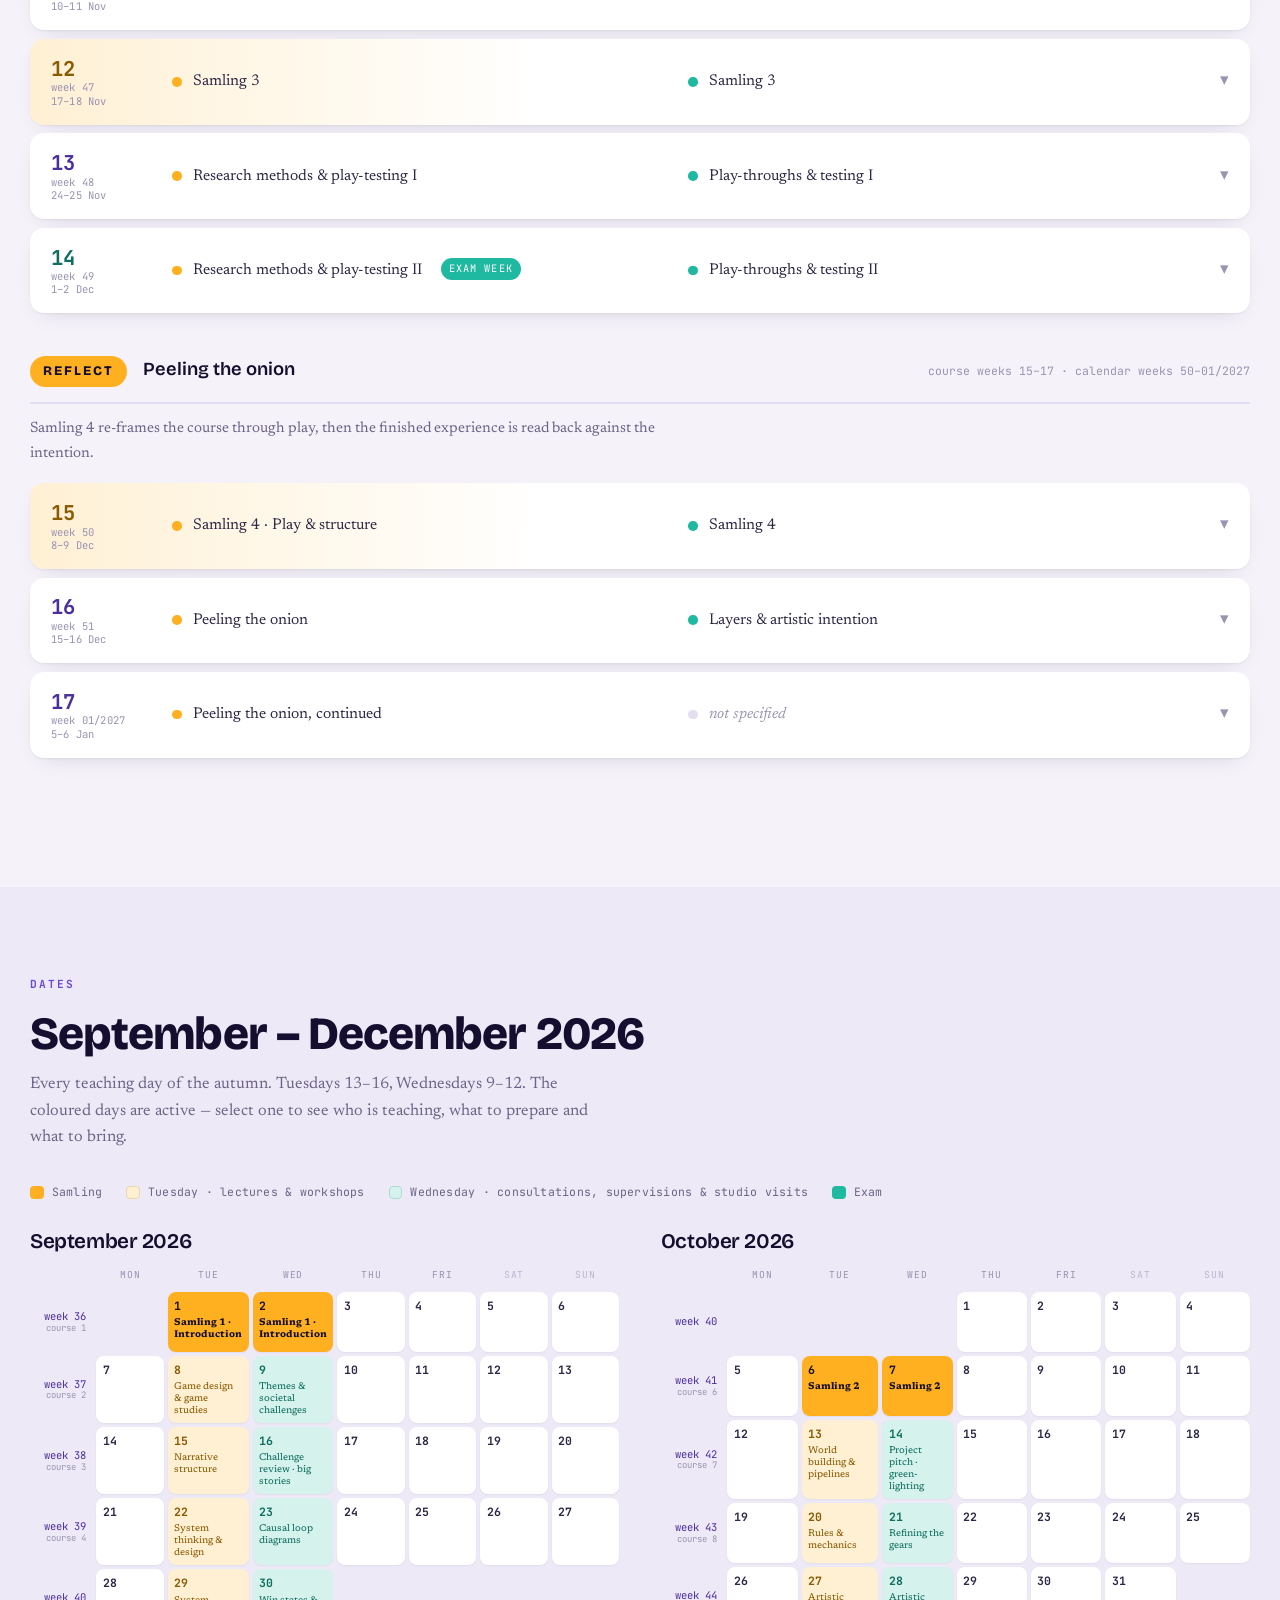
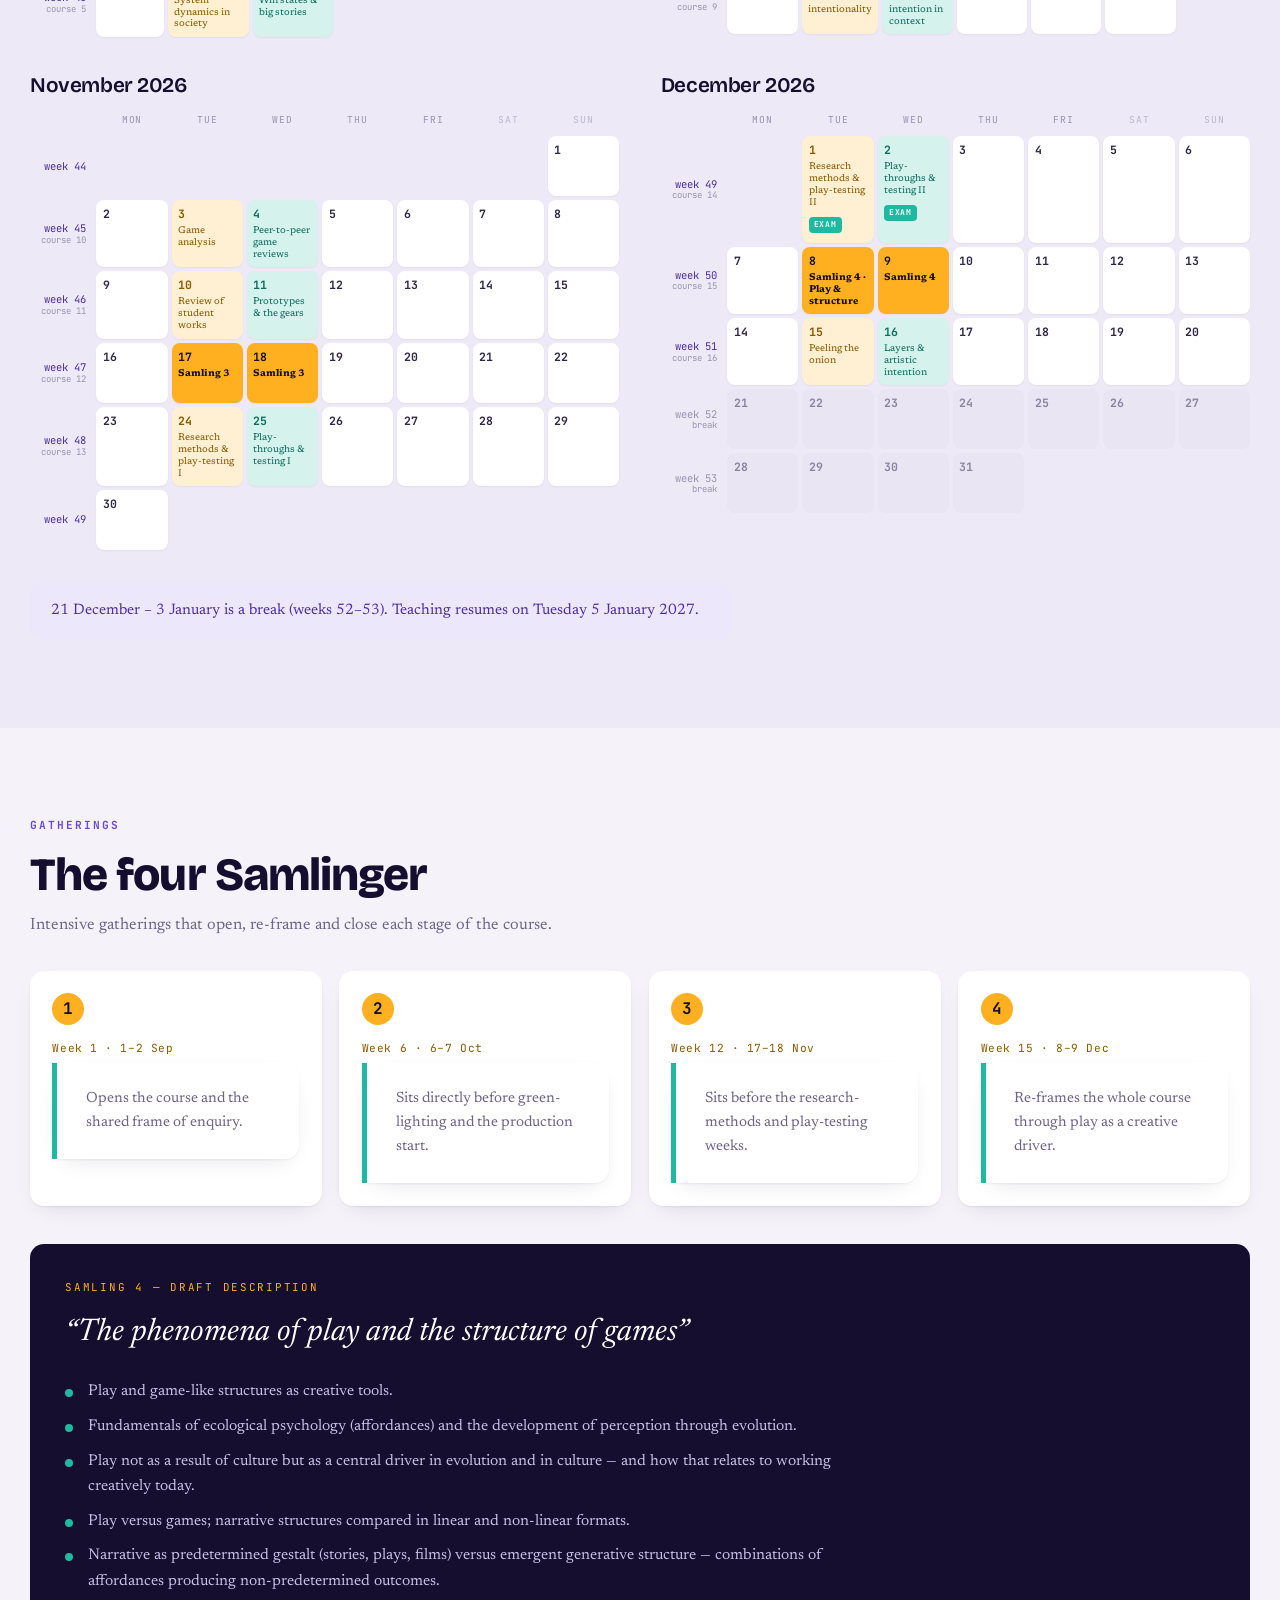
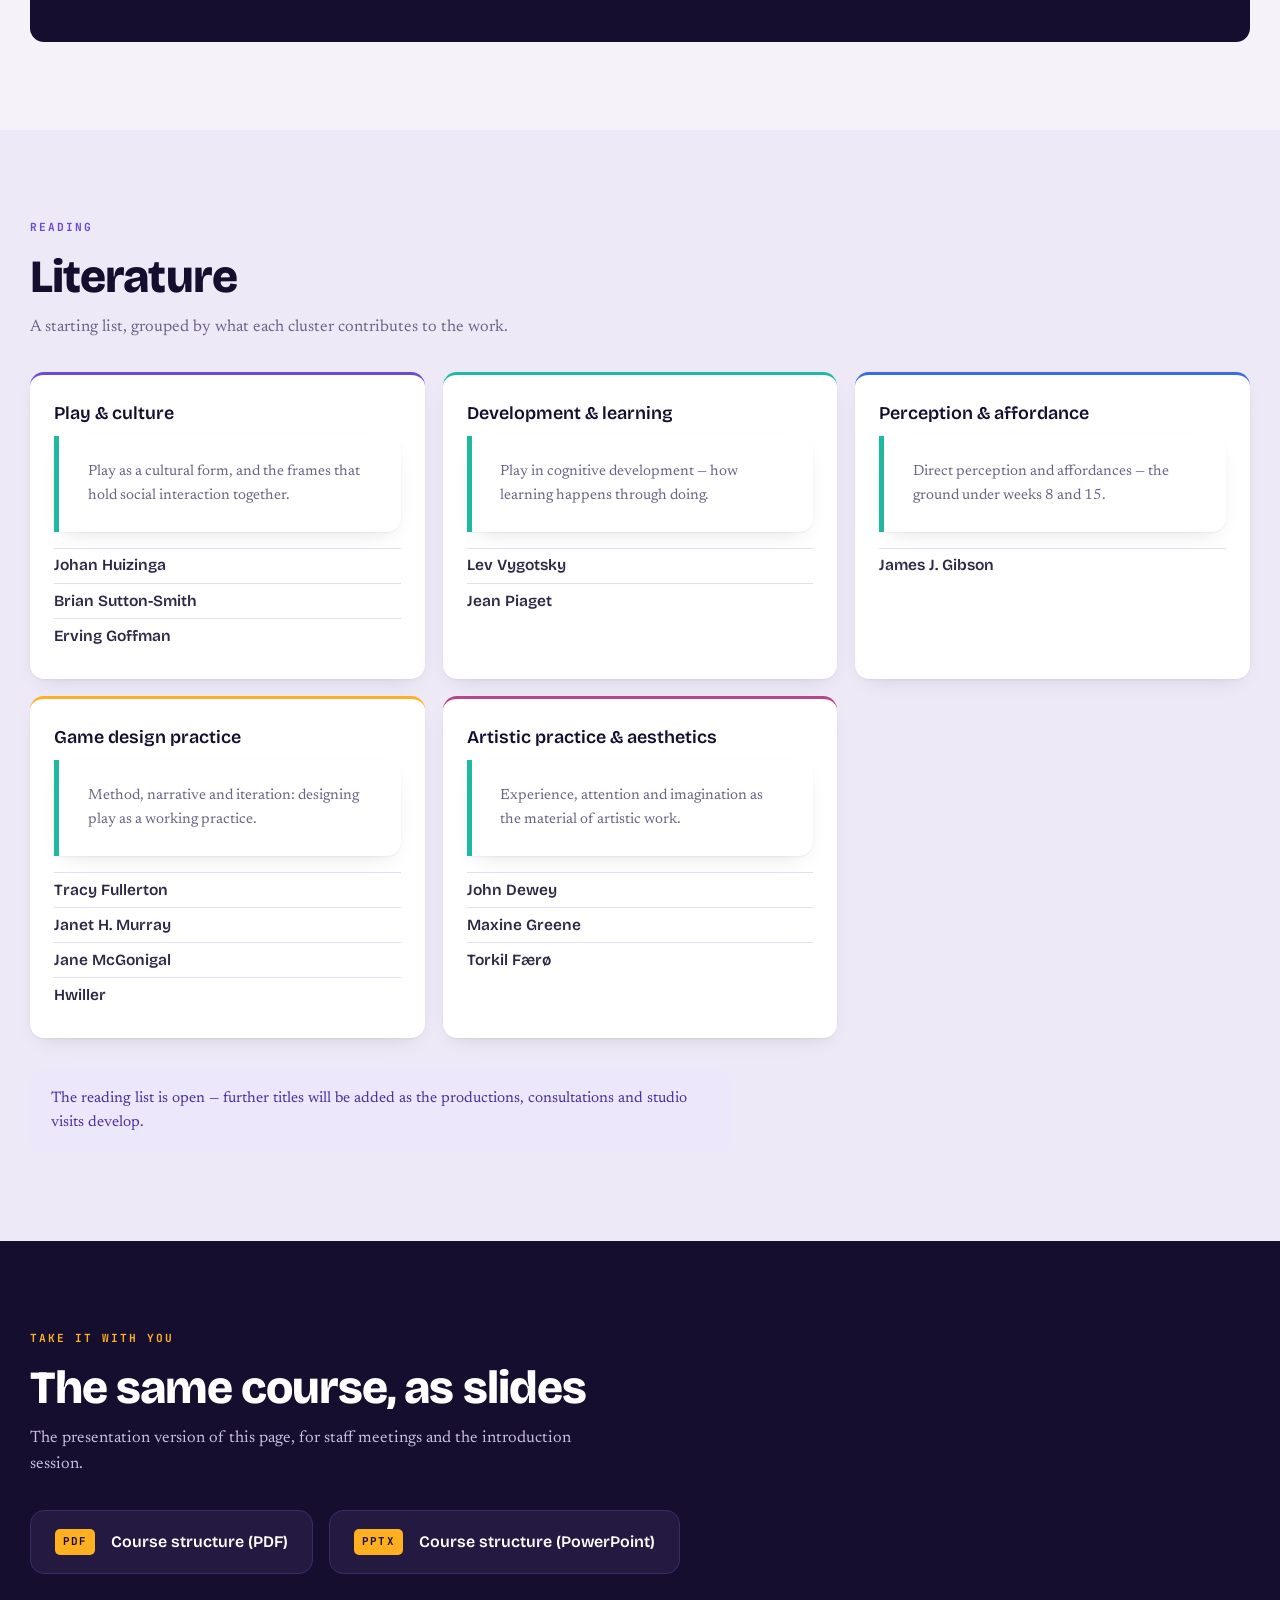
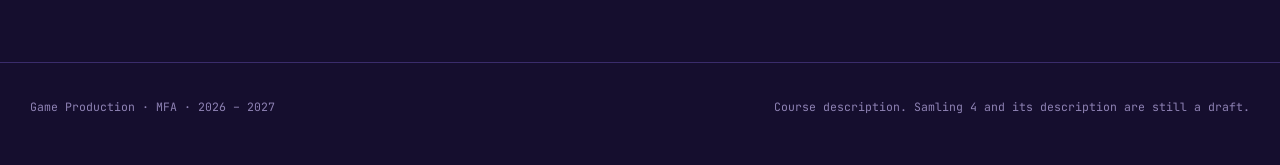
==== commit 38bc5027: "adding interactive calendar with teacher profiles" ====
--- a/index.html
+++ b/index.html
@@ -33,6 +33,7 @@
       <a href="#calendar">Calendar</a>
       <a href="#samlinger">Samlinger</a>
       <a href="#literature">Literature</a>
+      <a href="teachers.html">Teachers</a>
     </nav>
     <p class="topbar__next" id="next-session"></p>
   </div>
@@ -127,12 +128,13 @@
     <div class="wrap">
       <p class="eyebrow">Dates</p>
       <h2 class="h2">September – December 2026</h2>
-      <p class="sub">Every teaching day of the autumn. Tuesdays 13–16, Wednesdays 9–12.</p>
+      <p class="sub">Every teaching day of the autumn. Tuesdays 13–16, Wednesdays 9–12. The coloured days are active — select one to see who is teaching, what to prepare and what to bring.</p>
 
       <div class="legend legend--cal">
         <span class="key"><i class="sw sw--samling"></i>Samling</span>
         <span class="key"><i class="sw sw--teachwash"></i>Tuesday · lectures &amp; workshops</span>
         <span class="key"><i class="sw sw--groupwash"></i>Wednesday · consultations, supervisions &amp; studio visits</span>
+        <span class="key"><i class="sw sw--exampill"></i>Exam</span>
       </div>
 
       <div class="months" id="months"></div>
--- a/assets/css/styles.css
+++ b/assets/css/styles.css
@@ -52,6 +52,9 @@
 
 body{
   margin:0;
+  min-height:100dvh;
+  display:flex;
+  flex-direction:column;
   background:var(--paper);
   color:var(--body);
   font-family:var(--serif);
@@ -77,6 +80,8 @@
 :focus-visible{outline:3px solid var(--amber); outline-offset:3px; border-radius:4px}
 
 .wrap{width:min(100% - 3rem, var(--wrap)); margin-inline:auto}
+
+main{flex:1 0 auto}
 
 /* ---------- shared type ------------------------------------------------ */
 .eyebrow{
@@ -352,18 +357,19 @@
 @media (max-width:900px){ .months{grid-template-columns:1fr} }
 
 .mo__name{font-family:var(--display); font-weight:600; font-size:1.3rem; color:var(--ink); margin-bottom:.9rem}
-.mo__grid{display:grid; grid-template-columns:3.1rem repeat(7,1fr); gap:4px}
+.mo__grid{display:grid; grid-template-columns:3.9rem repeat(7,1fr); gap:4px}
 .mo__dow{
   font-family:var(--mono); font-size:.6rem; letter-spacing:.1em; text-transform:uppercase;
   color:var(--faint); text-align:center; padding-bottom:.3rem;
 }
 .mo__dow--we{color:#BDB6D0}
 .mo__wk{
-  font-family:var(--mono); font-size:.66rem; color:var(--violet-deep);
+  font-family:var(--mono); font-size:.66rem; color:var(--violet-deep); white-space:nowrap;
   display:flex; flex-direction:column; justify-content:center; align-items:flex-end;
   padding-right:.4rem; text-align:right; line-height:1.2;
 }
 .mo__wk small{color:var(--faint); font-size:.56rem; white-space:nowrap}
+.mo__wk small.is-exam{color:var(--teal-ink); font-weight:700}
 .mo__wk.is-break{color:var(--faint)}
 .mo__d{
   min-height:60px; border-radius:var(--r-sm); background:var(--card);
@@ -384,7 +390,9 @@
 .mo__d.is-group .mo__lab{color:var(--teal-ink)}
 .mo__d.is-samling .mo__lab{color:var(--ink); font-weight:700}
 @media (max-width:520px){
-  .mo__grid{grid-template-columns:2rem repeat(7,1fr); gap:2px}
+  .mo__grid{grid-template-columns:3.1rem repeat(7,1fr); gap:2px}
+  .mo__wk{font-size:.58rem}
+  .mo__wk small{font-size:.5rem}
   .mo__d{min-height:46px; padding:.22rem .25rem}
   .mo__lab{display:none}
 }
@@ -453,3 +461,164 @@
   .hero{background:#fff; color:#000}
   .hero__title,.hero__stand,.stats dd{color:#000}
 }
+
+/* =========================================================================
+   Active calendar days, session pages and teacher pages
+   ========================================================================= */
+
+/* ---- active day cells ---------------------------------------------------- */
+.mo__d{position:relative}
+.mo__d.is-link{
+  display:block; text-decoration:none; color:inherit; cursor:pointer;
+  transition:transform .14s ease, box-shadow .14s ease;
+}
+.mo__d.is-link:hover, .mo__d.is-link:focus-visible{
+  transform:translateY(-2px);
+  box-shadow:0 6px 16px -6px rgba(21,14,46,.35);
+  z-index:2;
+}
+.mo__d.is-teach.is-link:hover{outline:2px solid var(--amber); outline-offset:-2px}
+.mo__d.is-group.is-link:hover{outline:2px solid var(--teal); outline-offset:-2px}
+.mo__d.is-samling.is-link:hover{outline:2px solid var(--ink); outline-offset:-2px}
+.mo__active{
+  position:absolute; top:.26rem; right:.26rem;
+  font-family:var(--mono); font-size:.5rem; font-weight:700;
+  letter-spacing:.1em; text-transform:uppercase;
+  padding:.1rem .34rem; border-radius:999px;
+  background:var(--ink); color:#fff; white-space:nowrap;
+  opacity:0; transform:translateY(-2px); transition:opacity .14s, transform .14s;
+  pointer-events:none;
+}
+.mo__d.is-link:hover .mo__active,
+.mo__d.is-link:focus-visible .mo__active{opacity:1; transform:none}
+.mo__d.is-samling .mo__active{background:var(--ink)}
+.mo__exam{
+  display:inline-block; margin-top:.2rem;
+  font-family:var(--mono); font-size:.5rem; font-weight:700;
+  letter-spacing:.1em; text-transform:uppercase;
+  background:var(--teal); color:#fff; padding:.1rem .3rem; border-radius:4px;
+}
+.sw--exampill{background:var(--teal)}
+@media (max-width:520px){ .mo__active{display:none} .mo__exam{font-size:.45rem} }
+@media (hover:none){ .mo__d.is-link::after{
+  content:""; position:absolute; right:.28rem; bottom:.28rem;
+  width:.32rem; height:.32rem; border-radius:50%; background:currentColor; opacity:.4;
+} }
+
+/* ---- session page header --------------------------------------------------- */
+.dayhead{
+  background:
+    radial-gradient(900px 420px at 88% -20%, rgba(107,75,214,.34), transparent 62%),
+    var(--ink);
+  color:#fff; padding:3.2rem 0 2.8rem;
+}
+.dayhead__crumbs{font-family:var(--mono); font-size:.7rem; letter-spacing:.1em; text-transform:uppercase; color:#8E82B4; margin-bottom:1rem}
+.dayhead__crumbs a{color:var(--amber); text-decoration:none}
+.dayhead__crumbs a:hover{text-decoration:underline}
+.dayhead__date{font-size:clamp(2rem,5vw,3.4rem); letter-spacing:-.03em; color:#fff; margin-bottom:1rem}
+.dayhead__tags{display:flex; flex-wrap:wrap; gap:.45rem; margin-bottom:1.1rem}
+.tag{
+  font-family:var(--mono); font-size:.68rem; letter-spacing:.05em;
+  padding:.3rem .65rem; border-radius:999px; background:rgba(255,255,255,.1); color:#D6CDEE;
+}
+.tag--teach{background:var(--amber); color:var(--ink); font-weight:700}
+.tag--group{background:var(--teal); color:#fff; font-weight:700}
+.tag--samling{background:#fff; color:var(--ink); font-weight:700}
+.tag--exam{background:var(--teal); color:#fff; font-weight:700}
+.tag--phase{border:1px solid rgba(255,255,255,.28)}
+.dayhead__title{font-family:var(--serif); font-style:italic; font-size:clamp(1.2rem,2.4vw,1.7rem); color:var(--amber)}
+
+/* ---- session / teacher body ------------------------------------------------- */
+.daygrid{display:grid; grid-template-columns:minmax(0,1.7fr) minmax(0,1fr); gap:2.5rem 3.5rem; align-items:start}
+@media (max-width:860px){ .daygrid{grid-template-columns:1fr; gap:2rem} }
+
+.dayblock{margin-bottom:2.6rem}
+.dayblock__h{
+  font-family:var(--mono); font-size:.7rem; font-weight:700; letter-spacing:.16em;
+  text-transform:uppercase; color:var(--violet); margin-bottom:.9rem;
+  padding-bottom:.55rem; border-bottom:1px solid var(--line);
+}
+.daybody{font-size:1.06rem; color:var(--body); max-width:66ch}
+.fromcourse{margin-top:.8rem; font-size:.84rem; color:var(--faint); font-style:italic}
+.empty{color:var(--faint); font-style:italic}
+
+.ticks li{position:relative; padding-left:1.5rem; margin-bottom:.55rem; max-width:66ch}
+.ticks li::before{
+  content:""; position:absolute; left:0; top:.55rem;
+  width:.55rem; height:.55rem; border-radius:3px; border:2px solid var(--teal);
+}
+.reslist li{border-top:1px solid var(--line); padding:.6rem 0}
+.reslist li:last-child{border-bottom:1px solid var(--line)}
+.reslist a{color:var(--violet-deep); text-decoration:none; font-weight:500}
+.reslist a:hover{text-decoration:underline}
+.reslist a::after{content:" \2197"; font-size:.8em; color:var(--faint)}
+
+.sidebox{background:var(--card); border-radius:var(--r); padding:1.5rem; box-shadow:var(--shadow); margin-bottom:1.2rem}
+.sidebox__h{font-family:var(--mono); font-size:.68rem; font-weight:700; letter-spacing:.14em; text-transform:uppercase; color:var(--muted); margin-bottom:1rem}
+.sidebox__big{font-family:var(--display); font-weight:800; font-size:1.7rem; color:var(--ink); letter-spacing:-.02em}
+.sidebox__p{color:var(--muted); font-size:.9rem; margin-top:.4rem}
+.sidebox__link{display:inline-block; margin-top:.8rem; font-family:var(--display); font-weight:600; font-size:.9rem; color:var(--violet-deep)}
+
+.peoplelist li{margin-bottom:.5rem}
+.person{display:flex; align-items:center; gap:.8rem; text-decoration:none; padding:.4rem; border-radius:var(--r-sm); transition:background .14s}
+.person:hover{background:var(--violet-wash)}
+.person__txt{display:flex; flex-direction:column; line-height:1.3}
+.person__txt b{font-family:var(--display); font-weight:600; color:var(--ink); font-size:.98rem}
+.person__txt span{font-size:.8rem; color:var(--muted)}
+
+.dayslist li{border-top:1px solid var(--line)}
+.dayslist li:last-child{border-bottom:1px solid var(--line)}
+.dayslist a{display:flex; gap:.8rem; padding:.6rem 0; text-decoration:none; align-items:baseline}
+.dayslist a:hover span{color:var(--violet-deep)}
+.dayslist b{font-family:var(--mono); font-size:.78rem; color:var(--violet-deep); flex:none; min-width:4rem}
+.dayslist span{font-size:.92rem; color:var(--body)}
+
+/* ---- prev / next ---------------------------------------------------------- */
+.daynav{display:grid; grid-template-columns:1fr 1fr; gap:1rem; margin-top:1.5rem; border-top:1px solid var(--line); padding-top:1.5rem}
+.daynav__a{
+  display:flex; flex-direction:column; gap:.25rem; text-decoration:none;
+  background:var(--card); border-radius:var(--r); padding:1rem 1.3rem; box-shadow:var(--shadow);
+  transition:transform .14s;
+}
+.daynav__a:hover{transform:translateY(-2px)}
+.daynav__a--next{text-align:right}
+.daynav__k{font-family:var(--mono); font-size:.66rem; letter-spacing:.12em; text-transform:uppercase; color:var(--faint)}
+.daynav__t{font-family:var(--display); font-weight:600; color:var(--ink); font-size:.98rem}
+.daynav__x{display:block}
+@media (max-width:600px){ .daynav{grid-template-columns:1fr} .daynav__a--next{text-align:left} }
+
+/* ---- avatars -------------------------------------------------------------- */
+.avatar{display:grid; place-items:center; border-radius:50%; object-fit:cover; flex:none; background:var(--violet-wash); color:var(--violet-deep); font-family:var(--display); font-weight:800; letter-spacing:-.02em}
+.avatar--sm{width:2.6rem; height:2.6rem; font-size:.85rem}
+.avatar--md{width:3.6rem; height:3.6rem; font-size:1.1rem}
+.avatar--lg{width:8rem; height:8rem; font-size:2.4rem; background:rgba(255,255,255,.12); color:#fff}
+
+/* ---- teacher pages --------------------------------------------------------- */
+.profhead{
+  background:
+    radial-gradient(900px 420px at 90% -20%, rgba(31,184,160,.28), transparent 62%),
+    var(--ink);
+  color:#fff; padding:3rem 0;
+}
+.profhead__in{display:flex; align-items:center; gap:2rem; flex-wrap:wrap}
+.profhead__name{font-size:clamp(2rem,4.5vw,3rem); color:#fff; letter-spacing:-.03em}
+.profhead__role{font-family:var(--mono); font-size:.85rem; color:var(--amber); margin-top:.5rem; letter-spacing:.04em}
+.profhead__hint{font-size:.82rem; color:#8E82B4; font-style:italic; margin-top:.7rem}
+
+.note{margin:0; background:var(--card); border-left:5px solid var(--teal); border-radius:0 var(--r) var(--r) 0; padding:1.5rem 1.8rem; box-shadow:var(--shadow); max-width:62ch}
+.note p{font-family:var(--serif); font-style:italic; font-size:1.12rem; color:var(--body)}
+.note cite{display:block; margin-top:.9rem; font-family:var(--mono); font-style:normal; font-size:.72rem; letter-spacing:.1em; text-transform:uppercase; color:var(--muted)}
+
+.tgrid{display:grid; grid-template-columns:repeat(4,1fr); gap:1rem}
+.tgrid a{display:flex; align-items:center; gap:1rem; text-decoration:none; background:var(--card); border-radius:var(--r); padding:1rem 1.1rem; box-shadow:var(--shadow); transition:transform .14s, box-shadow .14s}
+.tgrid a:hover{transform:translateY(-2px); box-shadow:var(--shadow-lift)}
+.tcard__txt{display:flex; flex-direction:column; line-height:1.35; min-width:0}
+.tcard__txt b{font-family:var(--display); font-weight:600; color:var(--ink); font-size:1rem}
+.tcard__role{font-size:.82rem; color:var(--muted)}
+.tcard__days{font-family:var(--mono); font-size:.66rem; color:var(--teal-ink); margin-top:.2rem}
+@media (max-width:1000px){ .tgrid{grid-template-columns:repeat(3,1fr)} }
+@media (max-width:760px){ .tgrid{grid-template-columns:repeat(2,1fr)} }
+@media (max-width:480px){ .tgrid{grid-template-columns:1fr} }
+
+.foot__r a{color:var(--amber); text-decoration:none}
+.foot__r a:hover{text-decoration:underline}
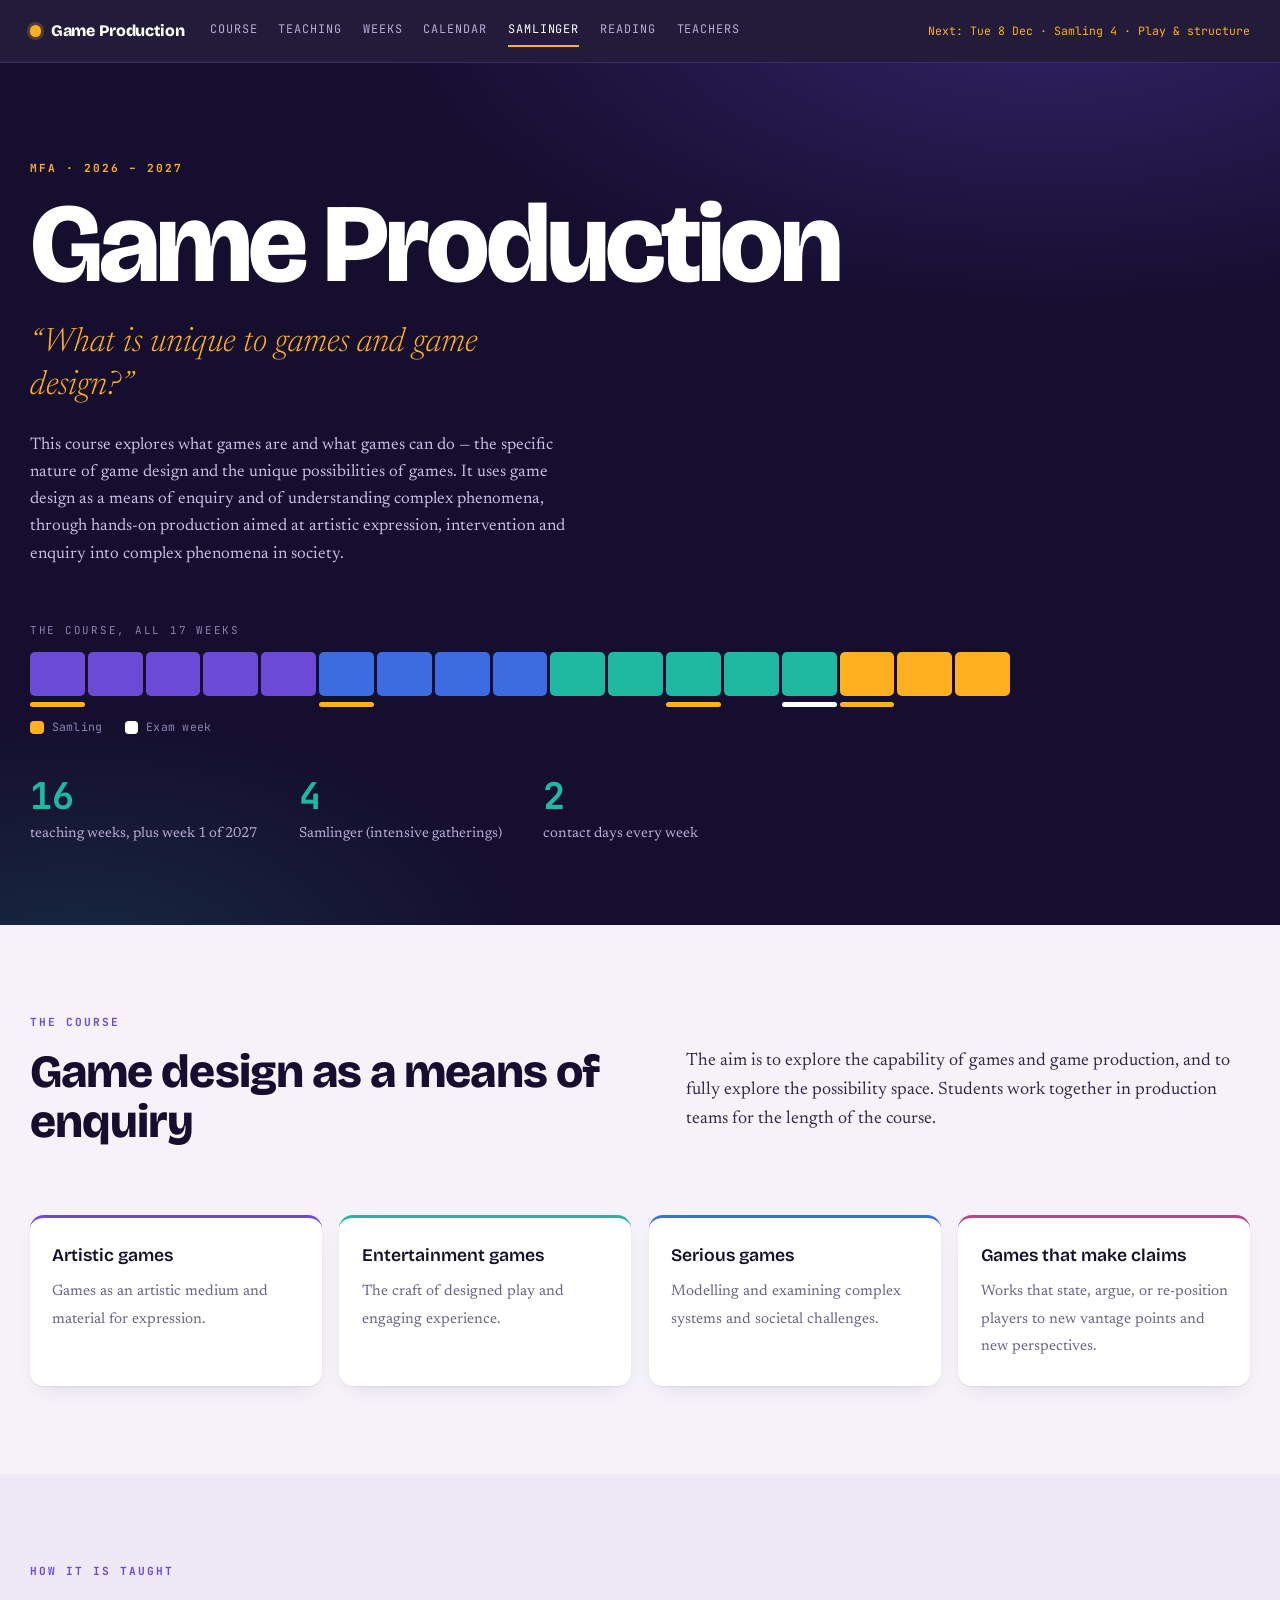
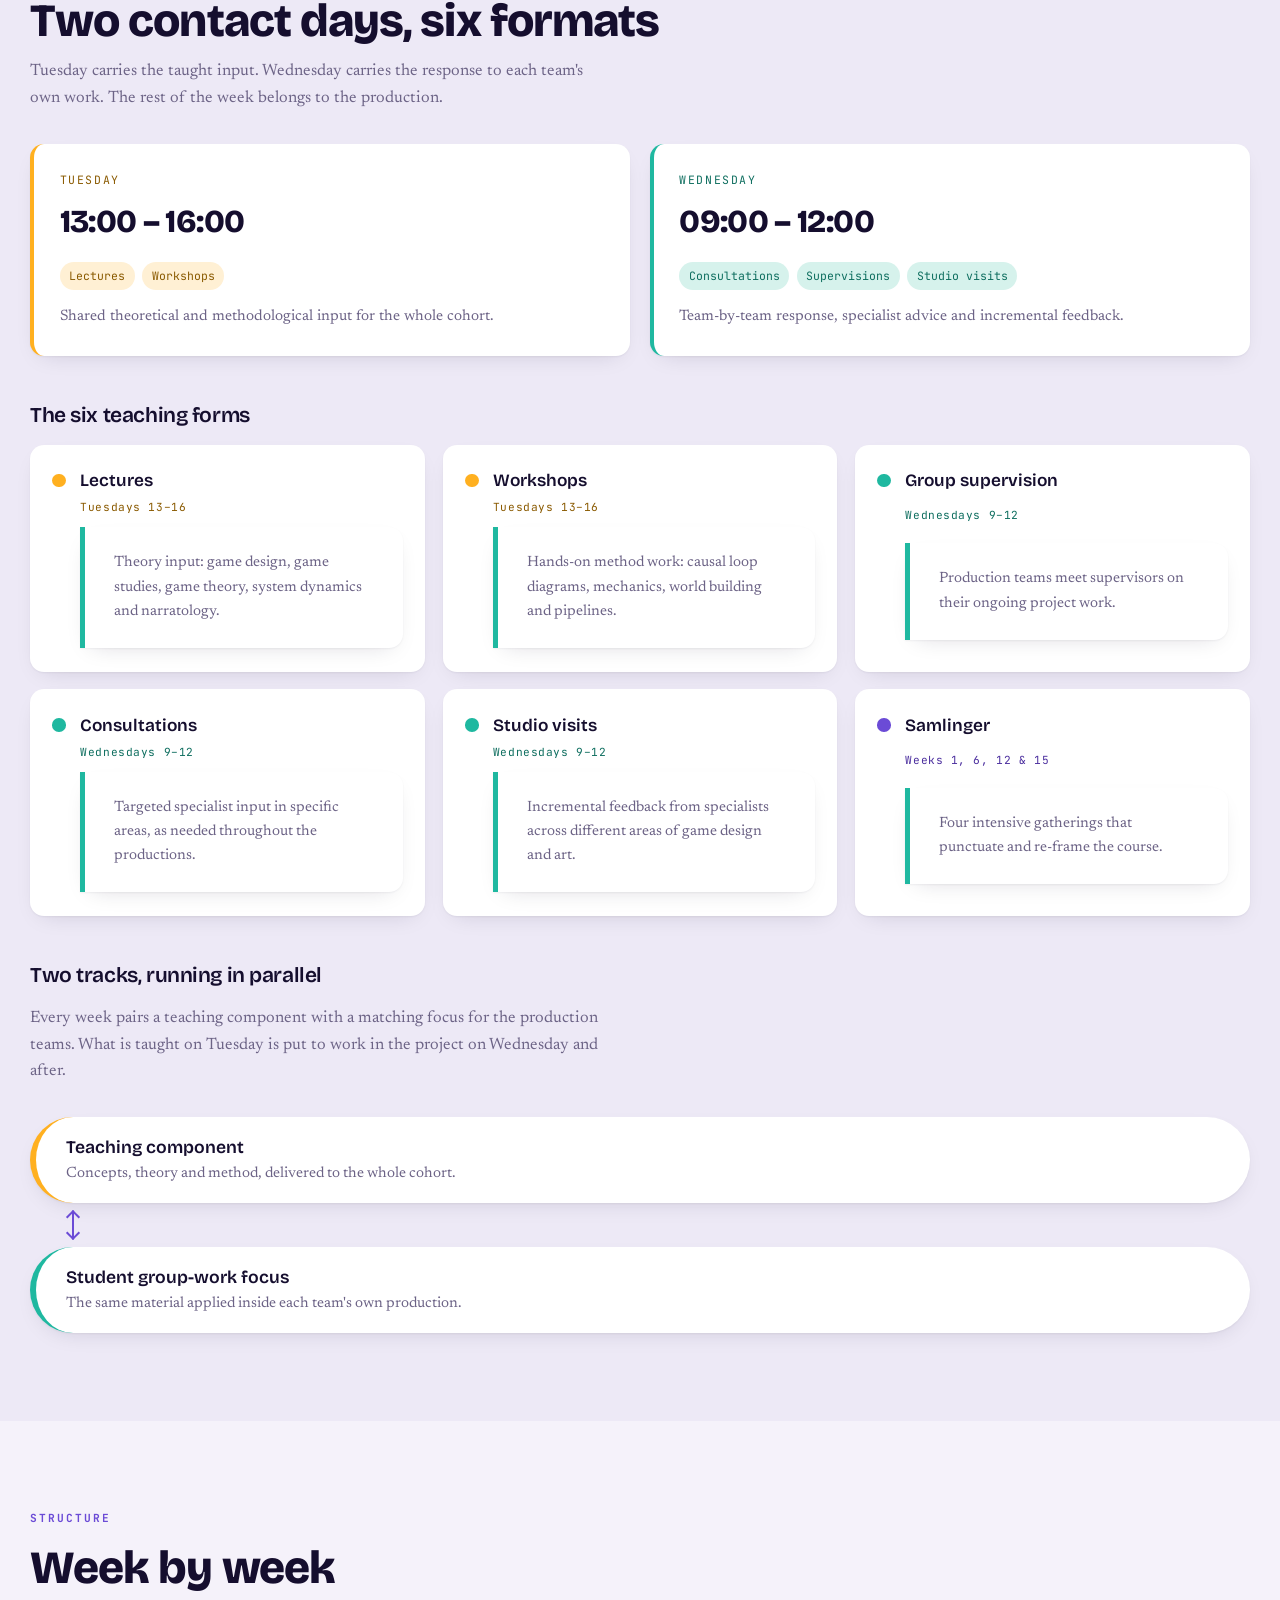
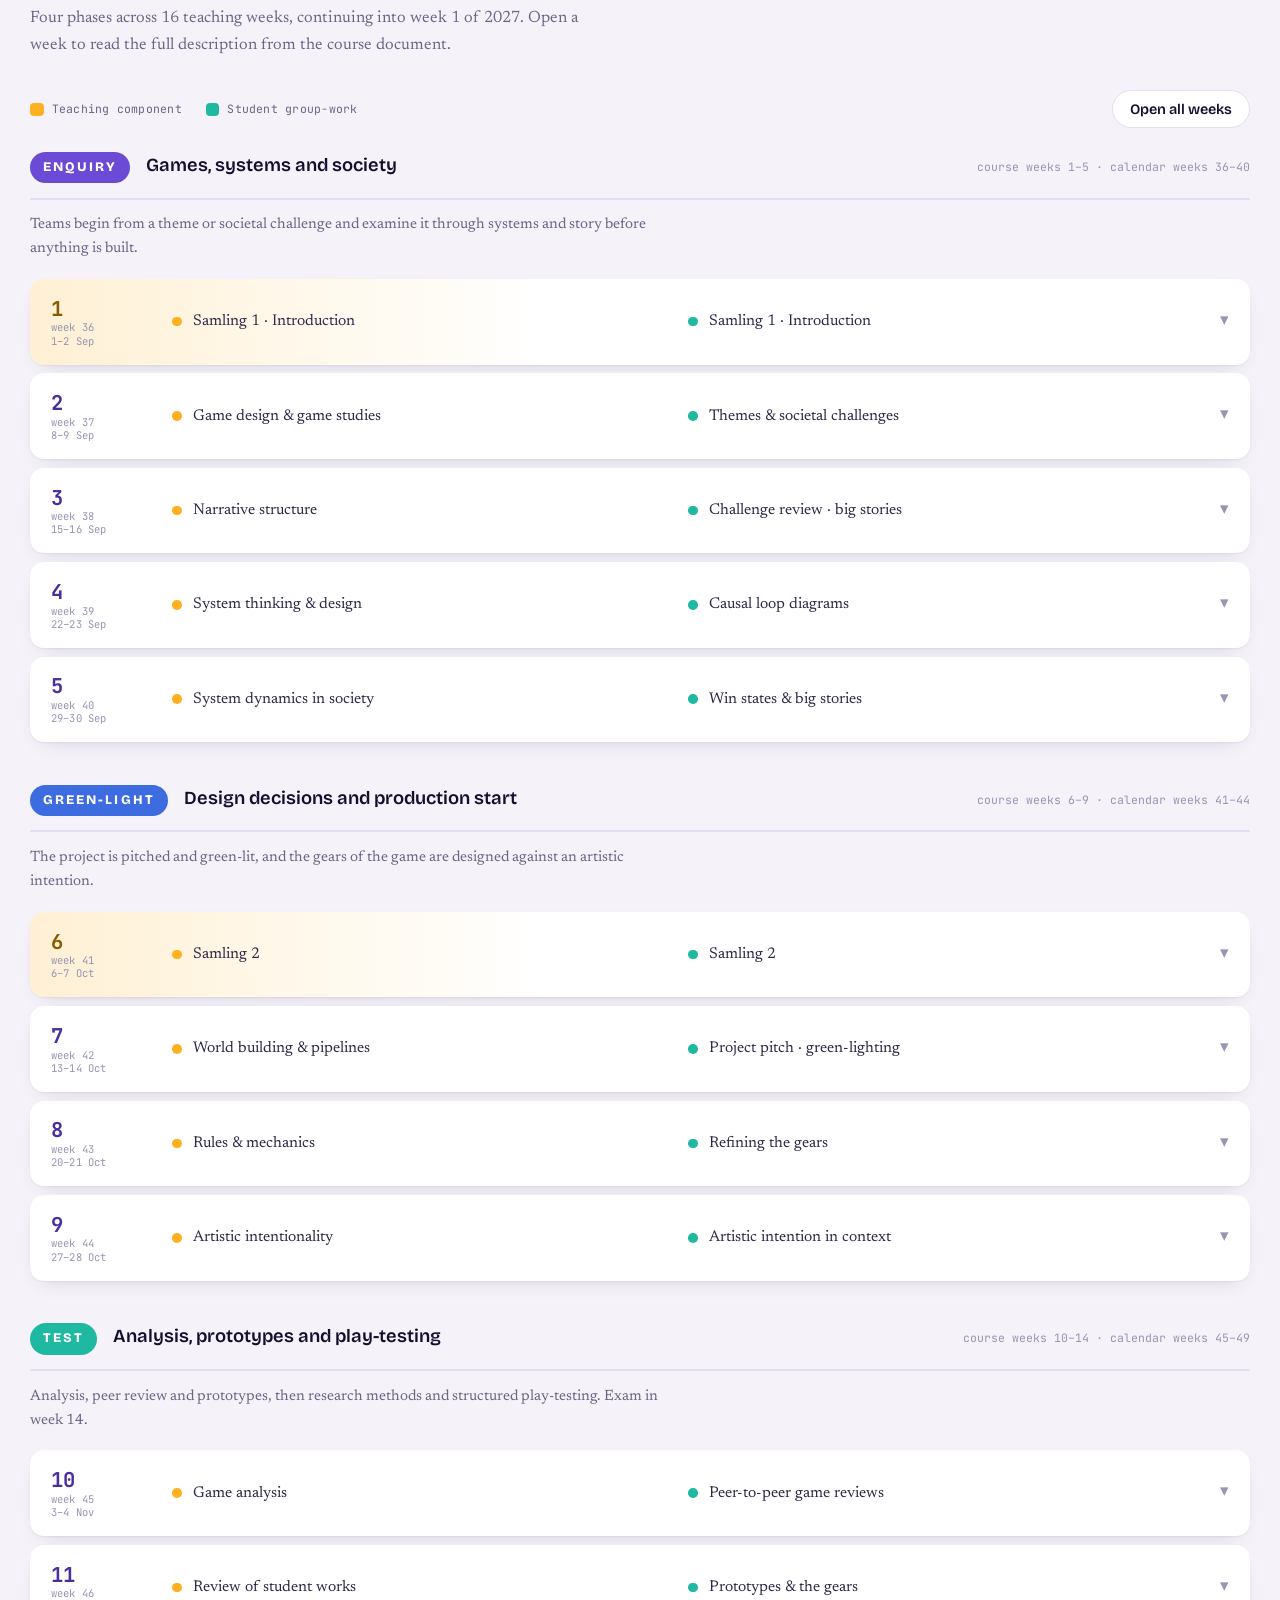
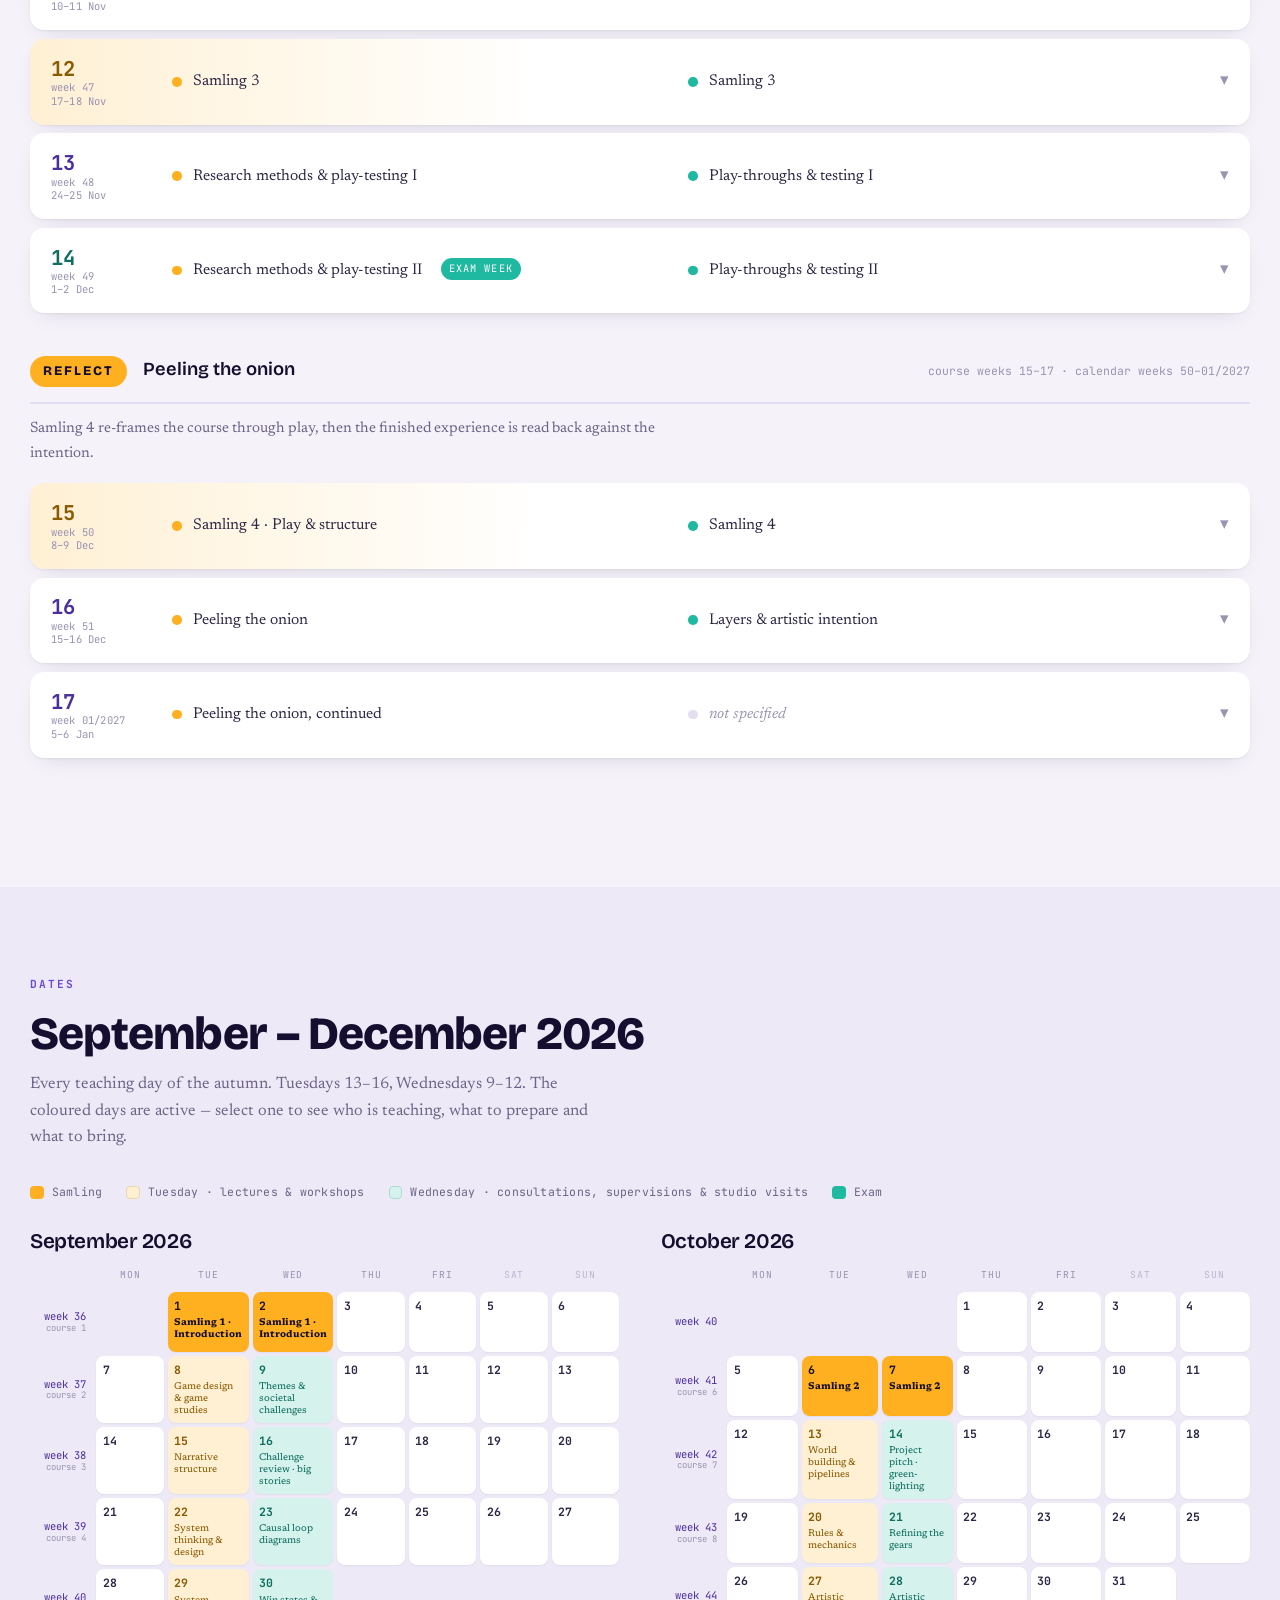
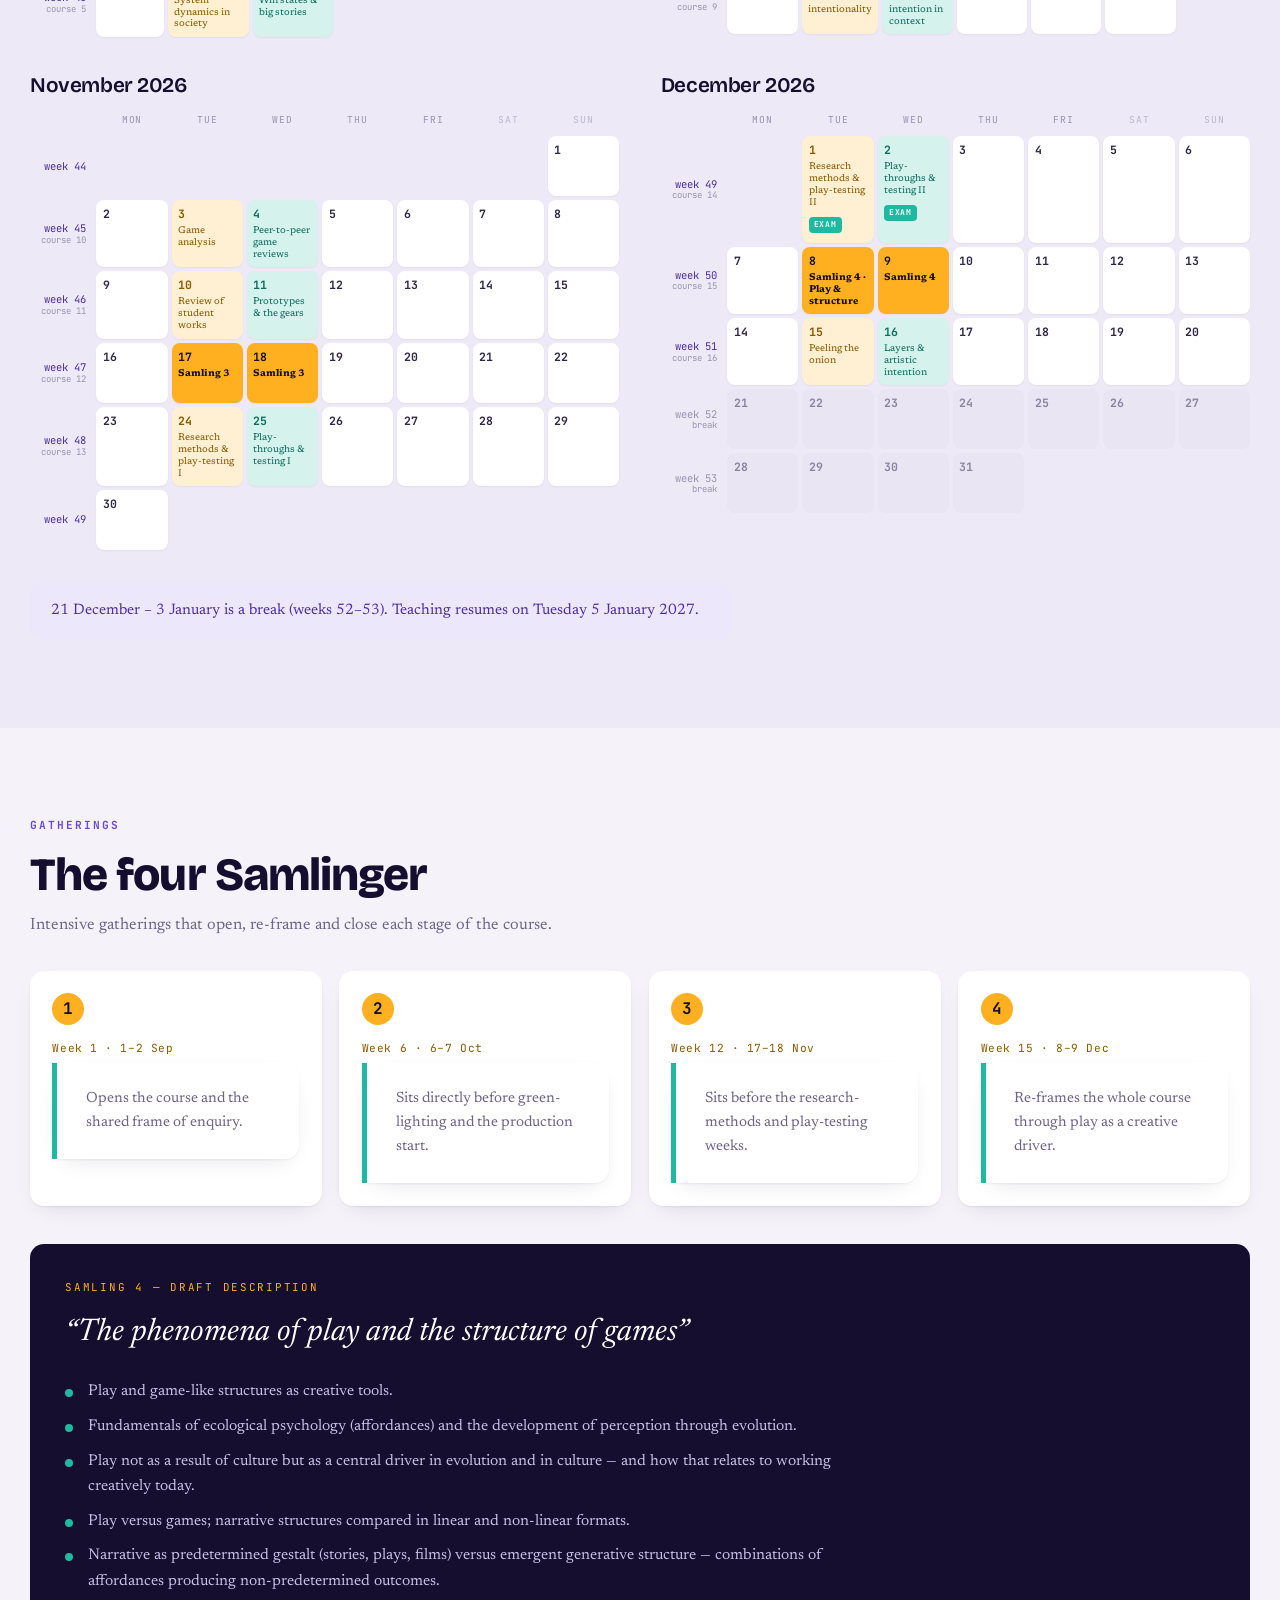
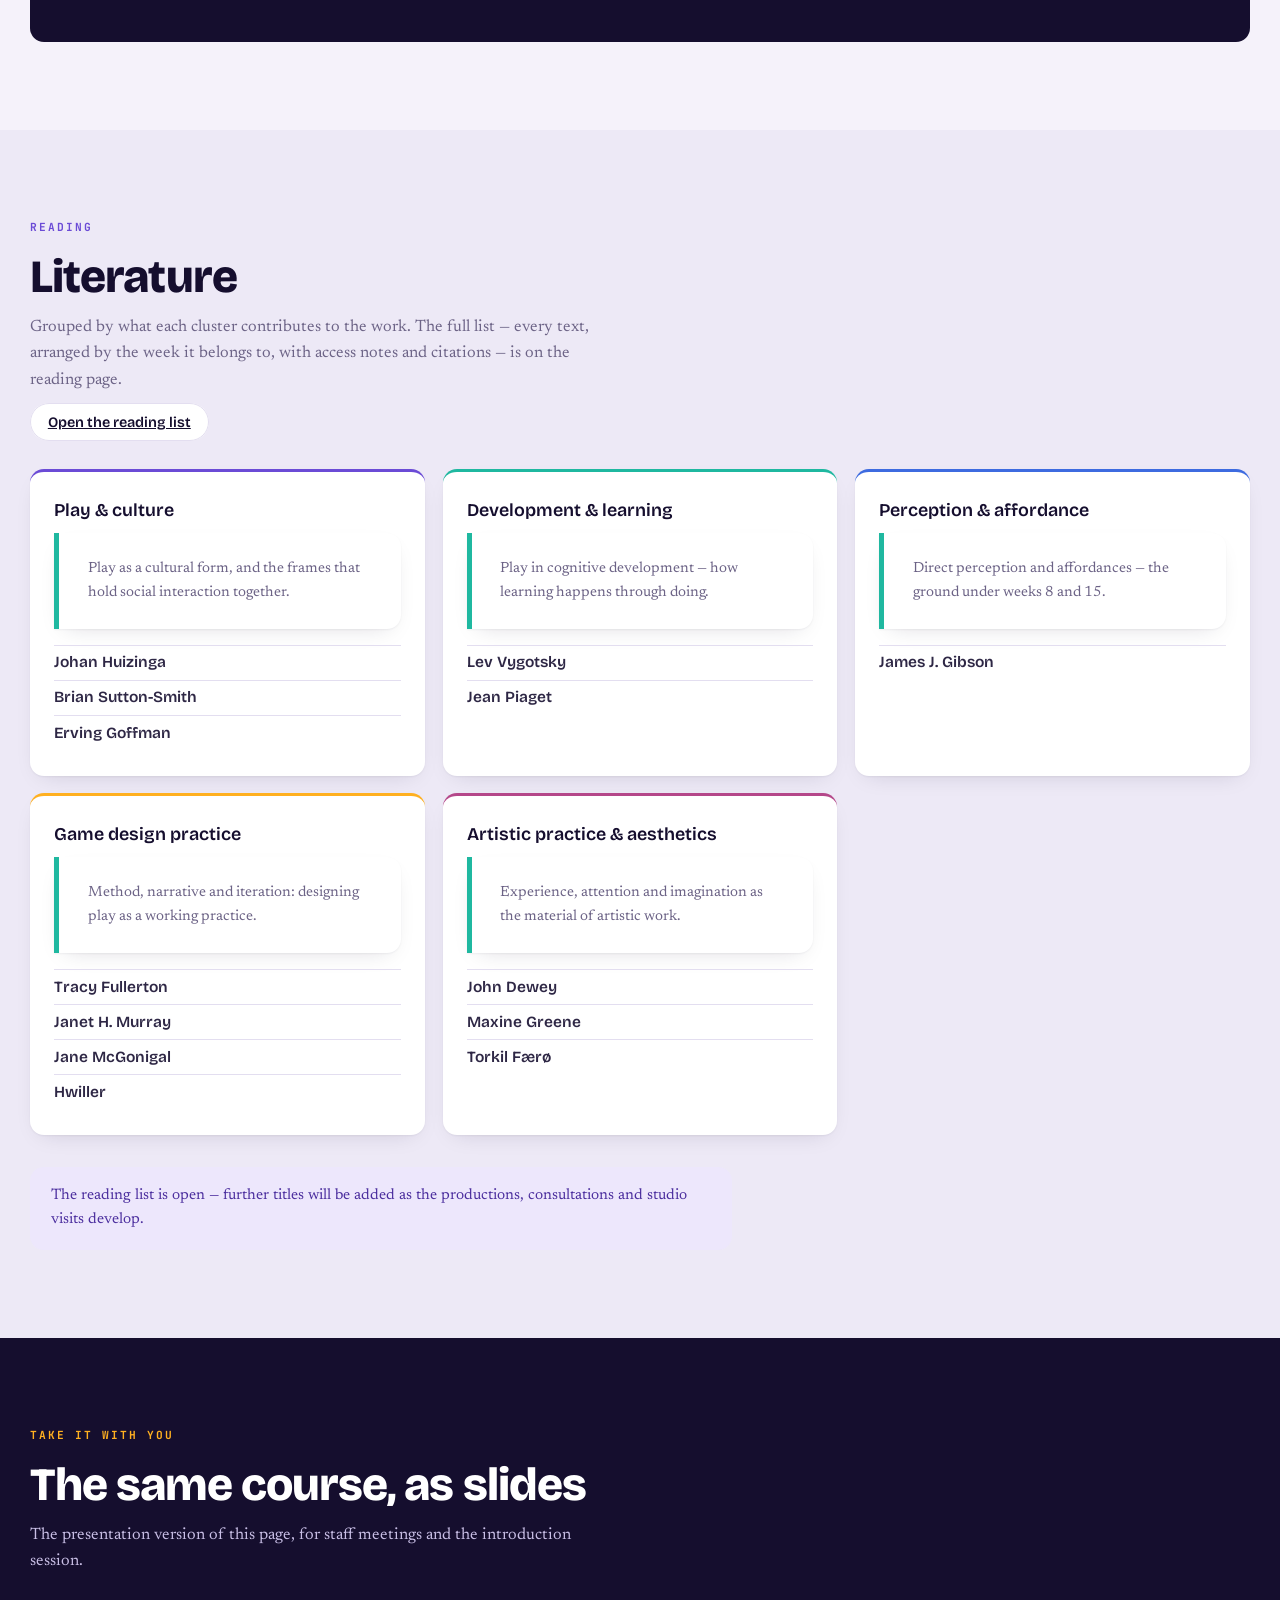
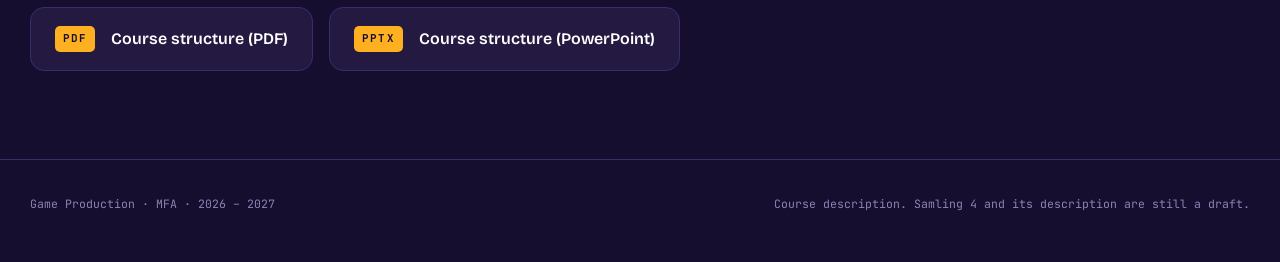
==== commit c665e279: "added literature" ====
--- a/index.html
+++ b/index.html
@@ -32,7 +32,7 @@
       <a href="#weeks">Weeks</a>
       <a href="#calendar">Calendar</a>
       <a href="#samlinger">Samlinger</a>
-      <a href="#literature">Literature</a>
+      <a href="reading.html">Reading</a>
       <a href="teachers.html">Teachers</a>
     </nav>
     <p class="topbar__next" id="next-session"></p>
@@ -158,7 +158,8 @@
     <div class="wrap">
       <p class="eyebrow">Reading</p>
       <h2 class="h2">Literature</h2>
-      <p class="sub">A starting list, grouped by what each cluster contributes to the work.</p>
+      <p class="sub">Grouped by what each cluster contributes to the work. The full list — every text, arranged by the week it belongs to, with access notes and citations — is on the reading page.</p>
+      <p style="margin:-1rem 0 2rem"><a class="btn" href="reading.html">Open the reading list</a></p>
       <ul class="lit" id="lit"></ul>
       <p class="callout" id="lit-note"></p>
     </div>
@@ -190,6 +191,7 @@
 </noscript>
 
 <script src="assets/js/course-data.js"></script>
+<script src="assets/js/reading-data.js"></script>
 <script src="assets/js/main.js"></script>
 </body>
 </html>
--- a/assets/css/styles.css
+++ b/assets/css/styles.css
@@ -622,3 +622,112 @@
 
 .foot__r a{color:var(--amber); text-decoration:none}
 .foot__r a:hover{text-decoration:underline}
+
+/* ---- outbound links to the university profiles ------------------------------ */
+.vh{position:absolute; width:1px; height:1px; padding:0; margin:-1px; overflow:hidden;
+    clip:rect(0 0 0 0); white-space:nowrap; border:0}
+
+.extlink{
+  display:inline-flex; align-items:center; gap:.35rem;
+  font-family:var(--mono); font-size:.74rem; letter-spacing:.02em;
+  color:var(--violet-deep); text-decoration:none;
+  border-bottom:1.5px solid var(--violet-wash); padding-bottom:.1rem;
+  transition:border-color .15s, color .15s;
+}
+.extlink:hover{border-color:var(--violet); color:var(--violet)}
+.extlink__i{font-size:.9em; transition:transform .15s}
+.extlink:hover .extlink__i{transform:translate(1px,-1px)}
+.extlink--light{
+  color:var(--amber); border-bottom-color:rgba(255,176,32,.35); margin-top:.7rem;
+}
+.extlink--light:hover{color:#fff; border-bottom-color:#fff}
+
+.dayblock__src{margin-top:1rem; color:var(--muted); font-family:var(--mono); font-size:.72rem}
+
+.tcard__ext{
+  display:inline-block; width:max-content; margin-top:.3rem;
+  font-family:var(--mono); font-size:.6rem; letter-spacing:.06em;
+  color:var(--violet-deep); background:var(--violet-wash);
+  padding:.1rem .38rem; border-radius:4px;
+}
+
+/* ---- reading page ------------------------------------------------------------ */
+.readhead{
+  background:
+    radial-gradient(900px 420px at 80% -20%, rgba(107,75,214,.34), transparent 62%),
+    var(--ink);
+  color:#fff; padding:4rem 0 3rem;
+}
+.readhead__t{font-size:clamp(2.4rem,6vw,4rem); letter-spacing:-.03em; margin-bottom:1rem}
+.readhead__s{color:#C9BFE6; max-width:62ch; font-size:1.05rem; margin-bottom:2.2rem}
+.stats--tight{gap:2rem}
+.stats--tight dt{font-size:1.7rem}
+
+.readbar{position:sticky; top:62px; z-index:60; background:var(--paper-2); border-bottom:1px solid var(--line)}
+.readbar__in{display:flex; flex-wrap:wrap; gap:.8rem 2rem; align-items:center; padding:.85rem 0}
+.readbar__group{display:flex; align-items:center; gap:.5rem; flex-wrap:wrap}
+.readbar__lab{font-family:var(--mono); font-size:.66rem; letter-spacing:.14em; text-transform:uppercase; color:var(--faint)}
+.chip{
+  font-family:var(--mono); font-size:.72rem; padding:.4rem .8rem; border-radius:999px;
+  border:1.5px solid var(--line); background:var(--card); color:var(--body); cursor:pointer;
+  transition:border-color .15s, background .15s, color .15s;
+}
+.chip:hover{border-color:var(--violet)}
+.chip.is-on{background:var(--ink); border-color:var(--ink); color:#fff}
+.switch{display:inline-flex; align-items:center; gap:.5rem; font-family:var(--mono); font-size:.72rem; color:var(--body); cursor:pointer}
+.switch input{width:1rem; height:1rem; accent-color:var(--violet); cursor:pointer}
+
+.wkread{margin-bottom:2.6rem}
+.wkread__h{display:flex; flex-wrap:wrap; align-items:baseline; gap:.5rem .9rem; padding-bottom:.7rem; border-bottom:2px solid var(--line); margin-bottom:1.1rem}
+.wkread__n{
+  font-family:var(--mono); font-size:.7rem; font-weight:700; letter-spacing:.08em;
+  background:var(--violet); color:#fff; padding:.25rem .6rem; border-radius:999px; white-space:nowrap;
+}
+.wkread__n--wide{background:var(--ink)}
+.wkread__t{font-family:var(--display); font-weight:600; font-size:1.2rem; color:var(--ink)}
+.wkread__c{font-family:var(--mono); font-size:.68rem; color:var(--faint); margin-left:auto}
+.wkread__none{color:var(--faint); font-style:italic; font-size:.95rem}
+
+.refs{display:grid; gap:.7rem}
+.ref{background:var(--card); border-radius:var(--r); padding:1.15rem 1.3rem 1rem; box-shadow:var(--shadow); border-left:4px solid var(--line)}
+.ref--core{border-left-color:var(--amber)}
+.ref--supporting{border-left-color:var(--teal)}
+.ref--further{border-left-color:var(--violet)}
+.ref--context{border-left-color:var(--faint)}
+.ref__tags{display:flex; flex-wrap:wrap; gap:.4rem; margin-bottom:.6rem}
+.tag{font-family:var(--mono); font-size:.6rem; letter-spacing:.09em; text-transform:uppercase; padding:.16rem .45rem; border-radius:4px}
+.tag--core{background:var(--amber); color:var(--ink)}
+.tag--supporting{background:var(--teal-wash); color:var(--teal-ink)}
+.tag--further{background:var(--violet-wash); color:var(--violet-deep)}
+.tag--context{background:var(--paper-2); color:var(--muted)}
+.tag--samling{background:var(--amber); color:var(--ink)}
+.ac--open{background:#DCF5E4; color:#1B6B3A}
+.ac--lib{background:var(--violet-wash); color:var(--violet-deep)}
+.ac--buy{background:var(--paper-2); color:var(--muted)}
+.ref__apa{font-size:.99rem; line-height:1.55; color:var(--body)}
+.ref__why{color:var(--muted); font-size:.9rem; margin-top:.45rem}
+.ref__acts{display:flex; flex-wrap:wrap; gap:.5rem 1.1rem; margin-top:.8rem; align-items:center}
+.ref__link, .ref__copy{
+  font-family:var(--mono); font-size:.7rem; letter-spacing:.03em;
+  background:none; border:0; padding:0; cursor:pointer; color:var(--violet-deep);
+  border-bottom:1.5px solid var(--violet-wash); text-decoration:none; transition:border-color .15s;
+}
+.ref__link:hover, .ref__copy:hover{border-color:var(--violet)}
+
+.readnote{color:var(--muted); font-style:italic; padding:1.5rem 0}
+.sources{margin-top:3.5rem; border-top:2px solid var(--line); padding-top:1.5rem}
+.sources__l{display:grid; grid-template-columns:repeat(3,1fr); gap:1.1rem}
+.sources__l li{background:var(--card); border-radius:var(--r); padding:1.2rem; box-shadow:var(--shadow)}
+.sources__n{font-family:var(--display); font-weight:600; font-size:1.05rem; color:var(--ink); text-decoration:none; border-bottom:2px solid var(--amber)}
+.sources__d{color:var(--muted); font-size:.9rem; margin-top:.5rem}
+@media (max-width:820px){ .sources__l{grid-template-columns:1fr} .readbar{position:static} }
+
+/* ---- reading inside a week row on the main page --------------------------------- */
+.wkr{margin-top:1.2rem; border-top:1px solid var(--line); padding-top:1rem}
+.wkr__h{font-family:var(--mono); font-size:.66rem; letter-spacing:.14em; text-transform:uppercase; color:var(--violet-deep); margin-bottom:.6rem}
+.wkr__l{display:grid; gap:.4rem}
+.wkr__i{display:flex; gap:.6rem; align-items:baseline; font-size:.93rem; color:var(--body)}
+.wkr__r{font-family:var(--mono); font-size:.58rem; letter-spacing:.08em; text-transform:uppercase; padding:.12rem .38rem; border-radius:4px; flex:none}
+.wkr__r--core{background:var(--amber); color:var(--ink)}
+.wkr__r--supporting{background:var(--teal-wash); color:var(--teal-ink)}
+.wkr__more{font-family:var(--mono); font-size:.68rem; color:var(--violet-deep); margin-top:.7rem; display:inline-block}
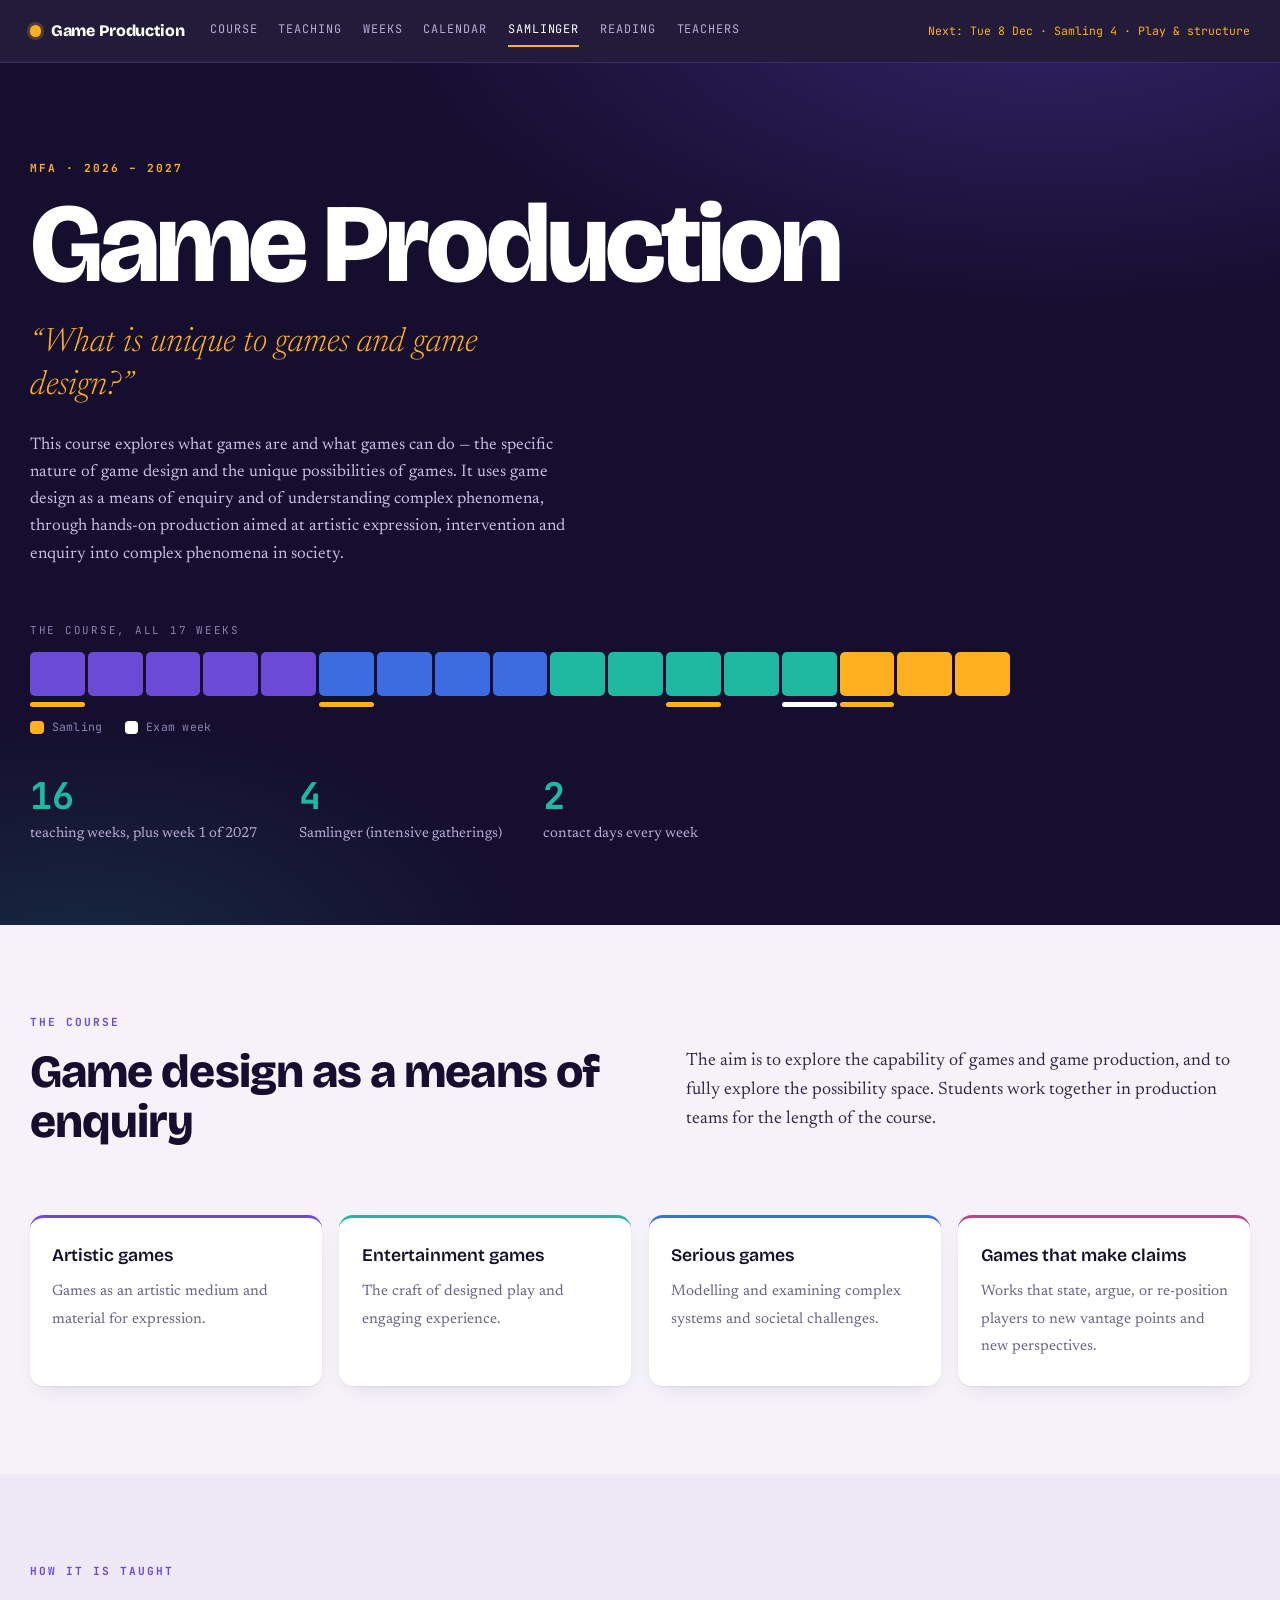
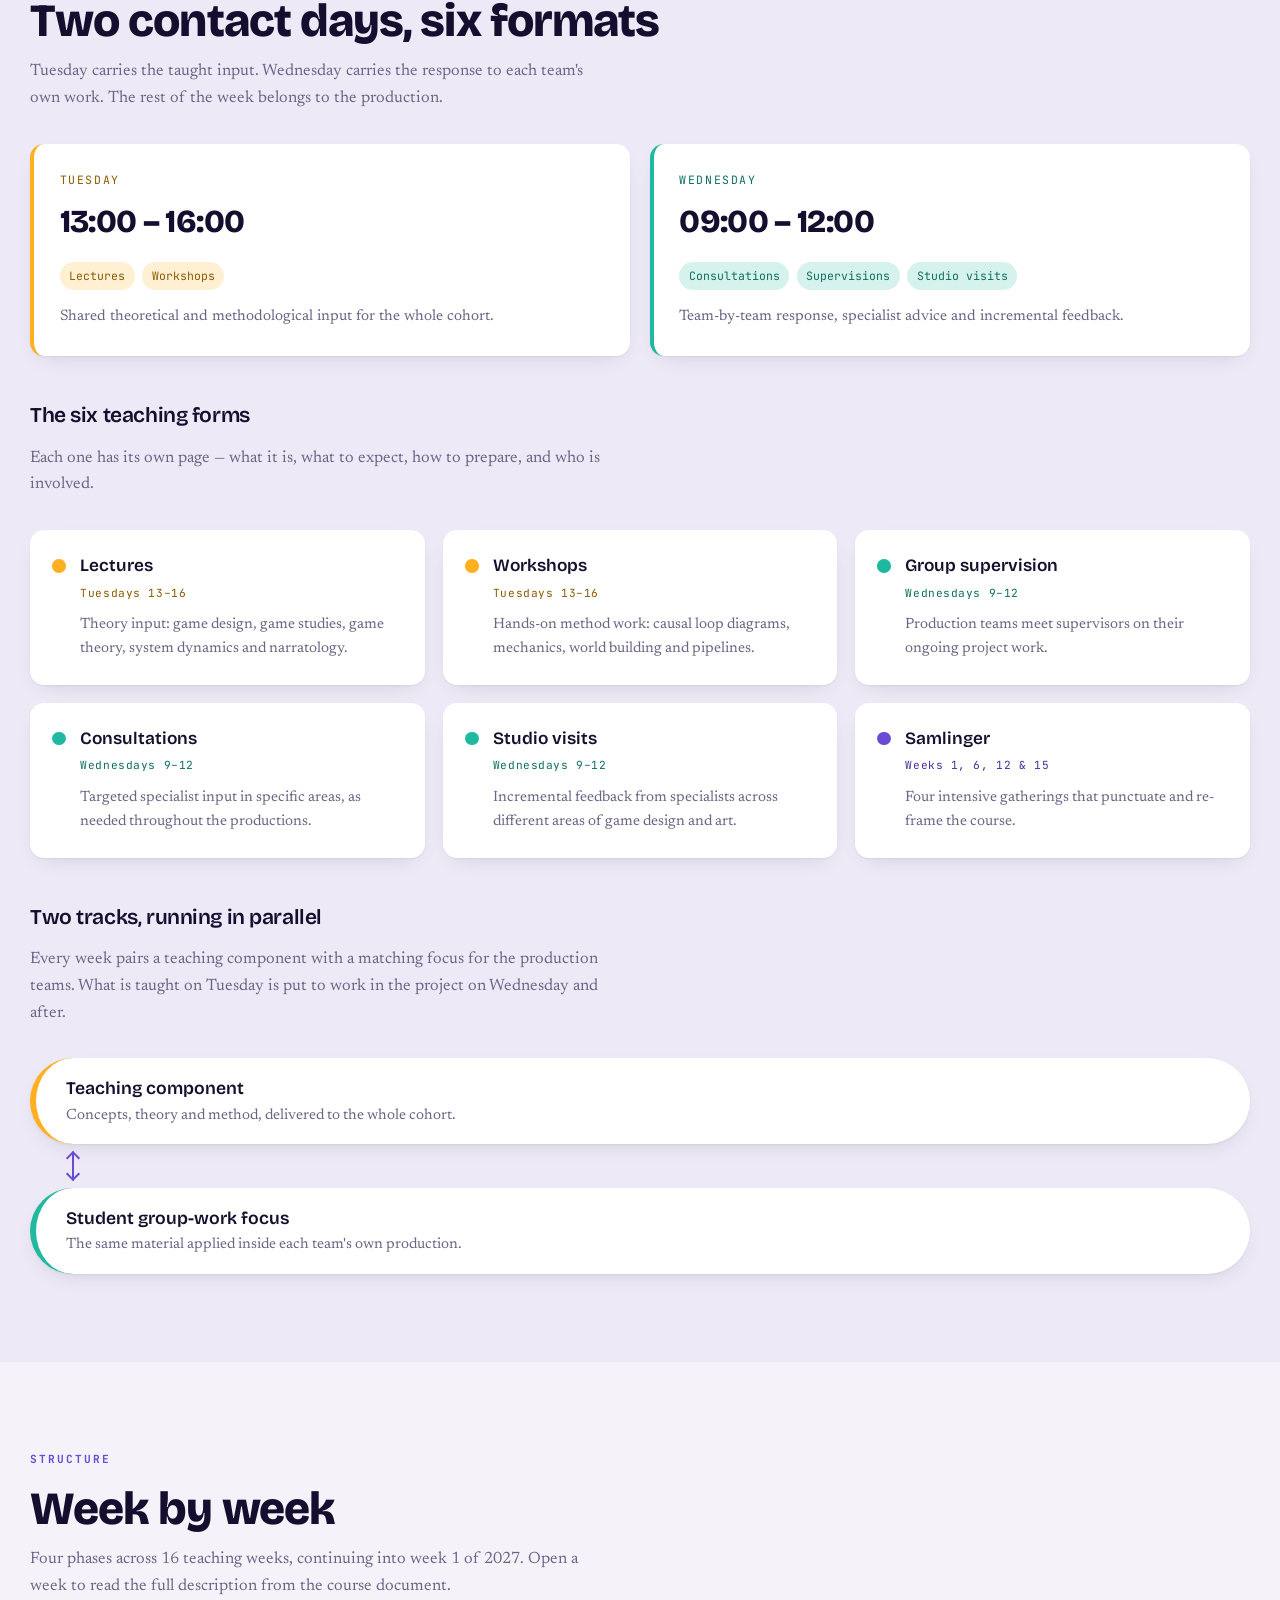
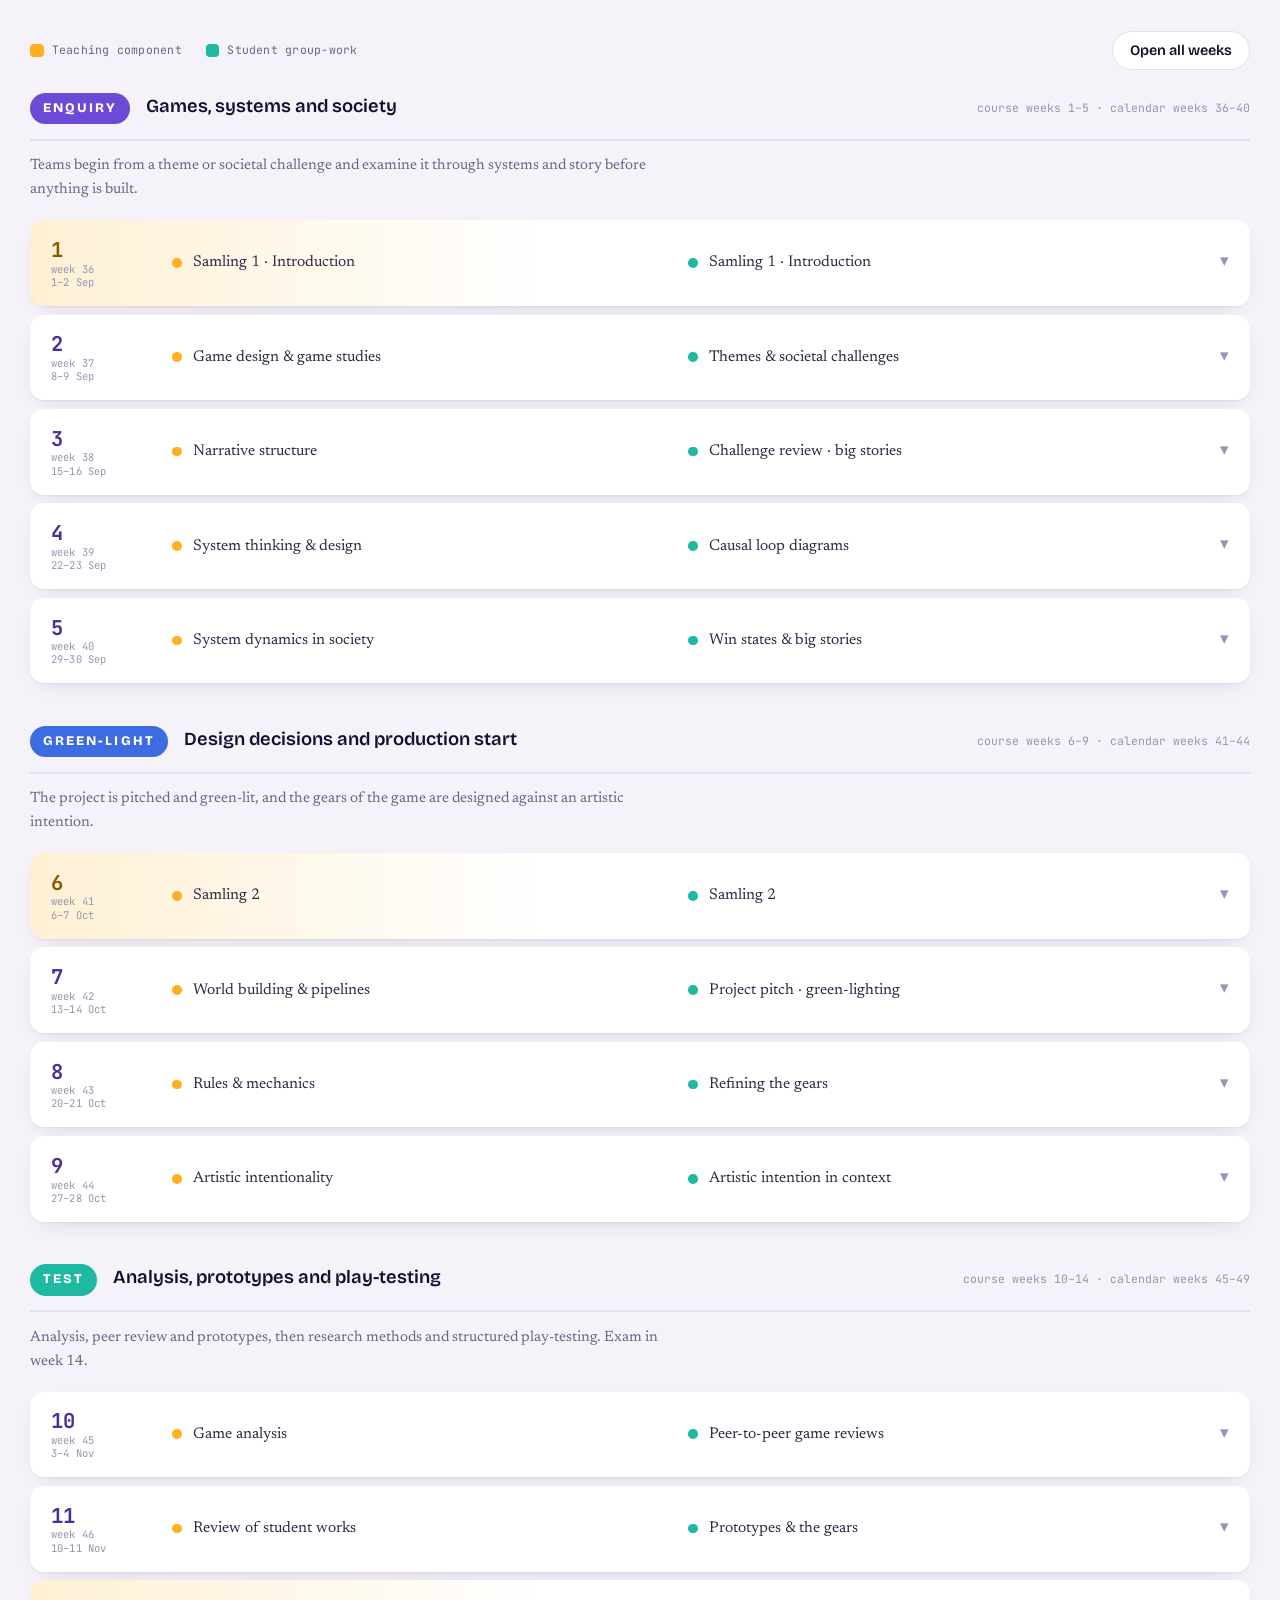
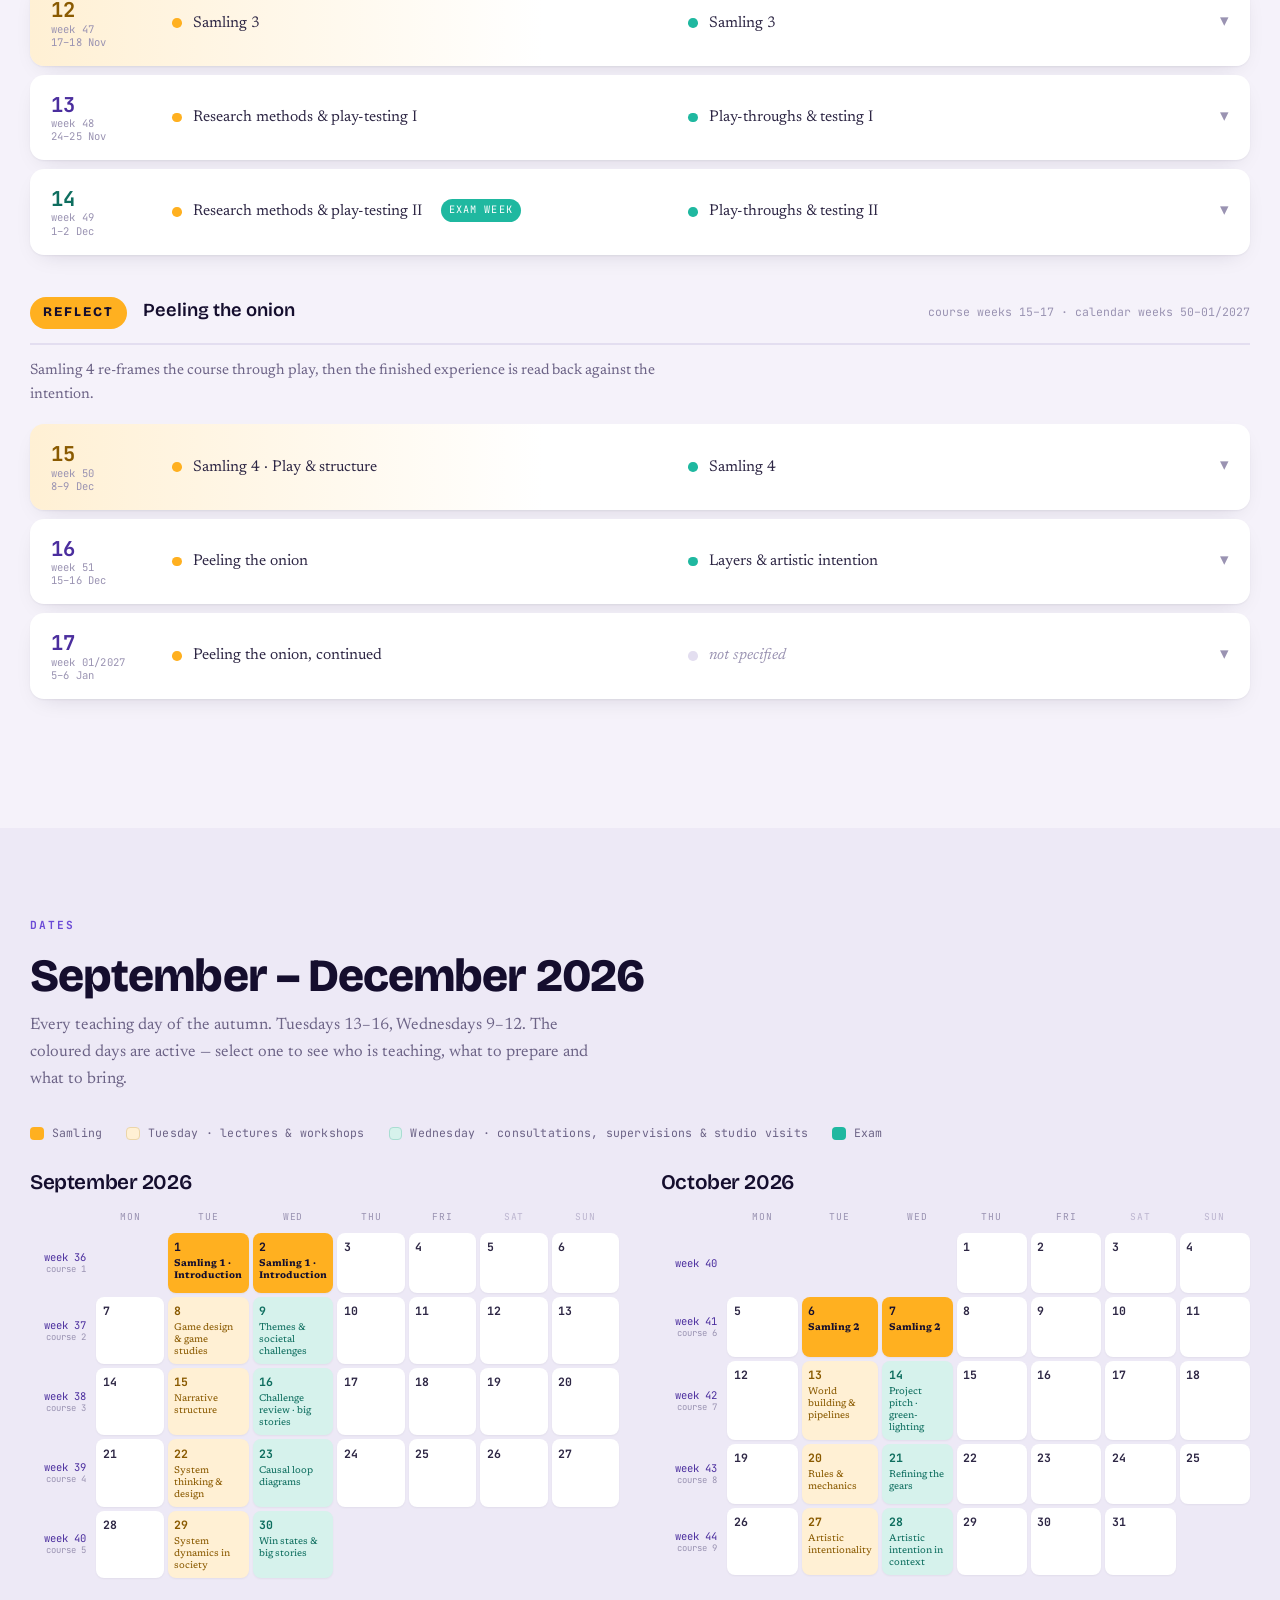
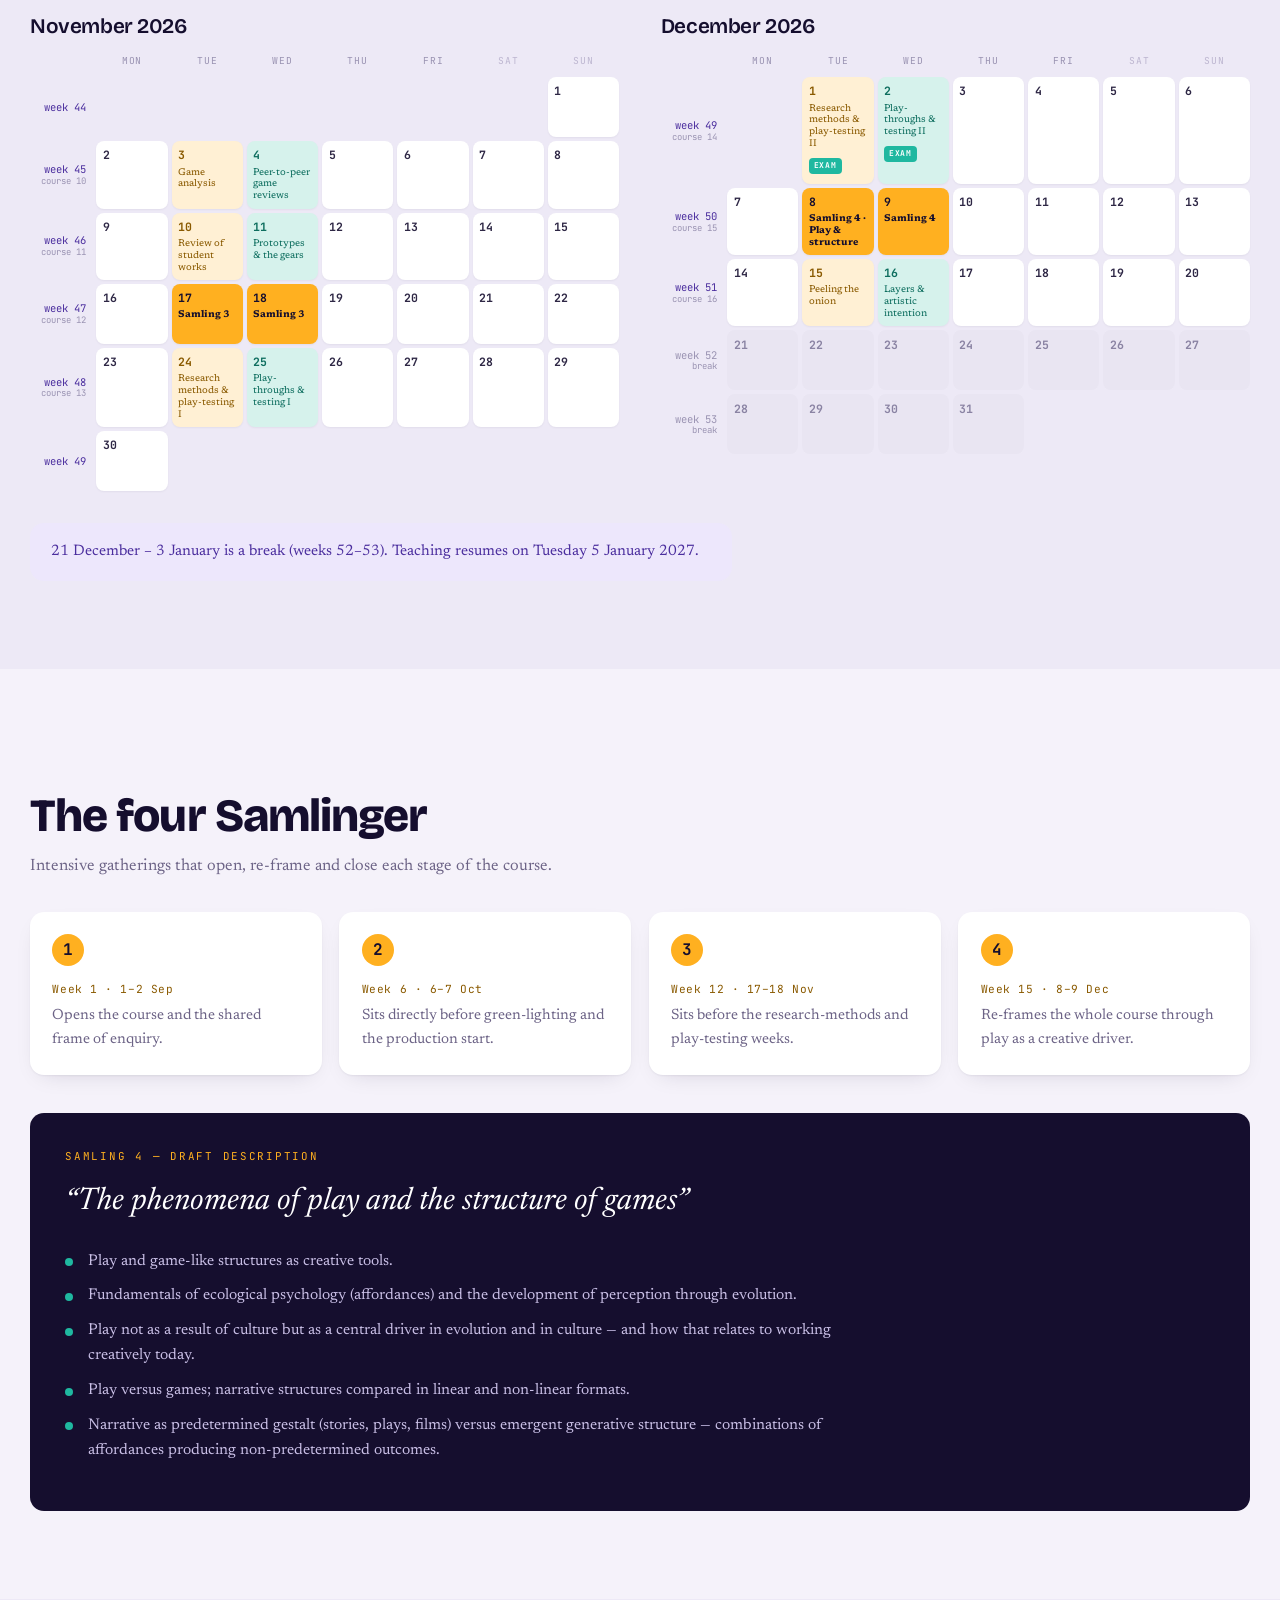
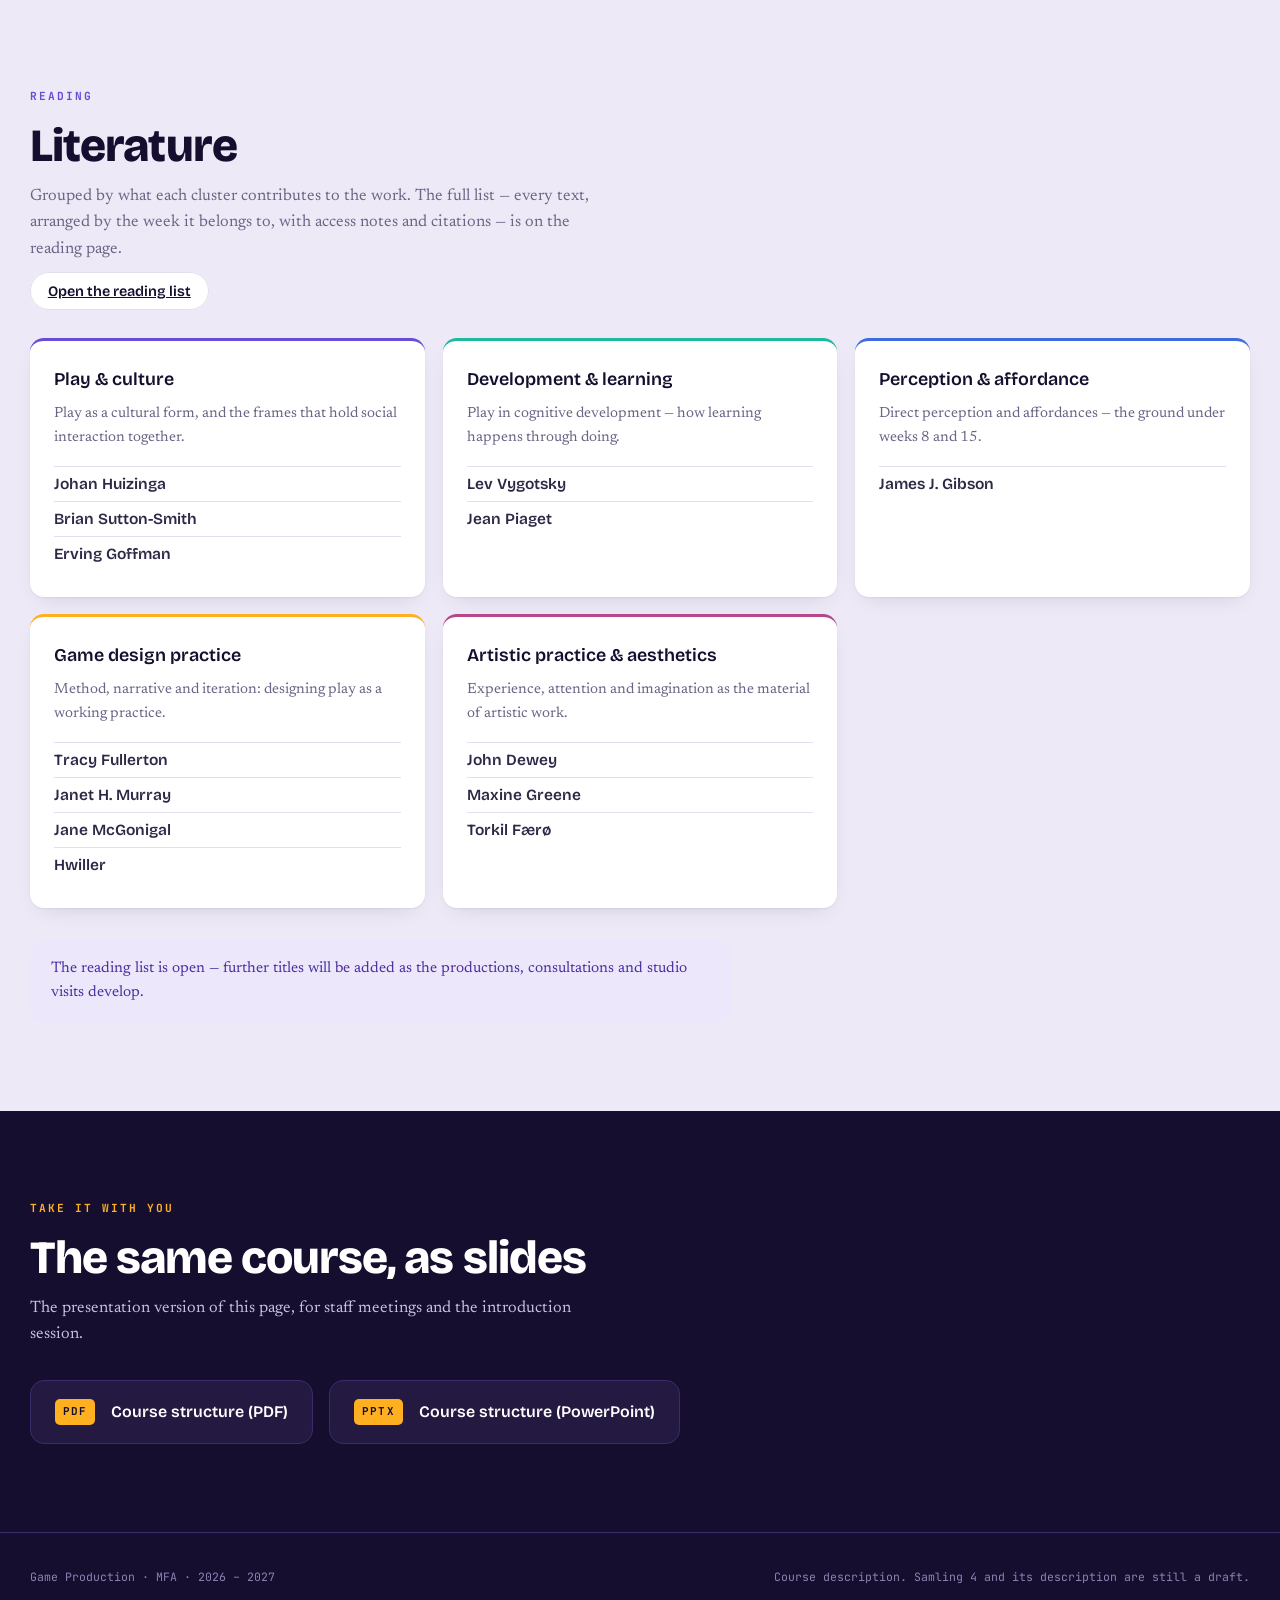
==== commit 244f1057: "teaching methods pages" ====
--- a/index.html
+++ b/index.html
@@ -84,6 +84,7 @@
       <div class="rhythm" id="rhythm"></div>
 
       <h3 class="h3">The six teaching forms</h3>
+      <p class="sub">Each one has its own page — what it is, what to expect, how to prepare, and who is involved.</p>
       <ul class="forms" id="forms"></ul>
 
       <div class="tracks">
--- a/assets/css/styles.css
+++ b/assets/css/styles.css
@@ -605,9 +605,9 @@
 .profhead__role{font-family:var(--mono); font-size:.85rem; color:var(--amber); margin-top:.5rem; letter-spacing:.04em}
 .profhead__hint{font-size:.82rem; color:#8E82B4; font-style:italic; margin-top:.7rem}
 
-.note{margin:0; background:var(--card); border-left:5px solid var(--teal); border-radius:0 var(--r) var(--r) 0; padding:1.5rem 1.8rem; box-shadow:var(--shadow); max-width:62ch}
-.note p{font-family:var(--serif); font-style:italic; font-size:1.12rem; color:var(--body)}
-.note cite{display:block; margin-top:.9rem; font-family:var(--mono); font-style:normal; font-size:.72rem; letter-spacing:.1em; text-transform:uppercase; color:var(--muted)}
+.tnote{margin:0; background:var(--card); border-left:5px solid var(--teal); border-radius:0 var(--r) var(--r) 0; padding:1.5rem 1.8rem; box-shadow:var(--shadow); max-width:62ch}
+.tnote p{font-family:var(--serif); font-style:italic; font-size:1.12rem; color:var(--body)}
+.tnote cite{display:block; margin-top:.9rem; font-family:var(--mono); font-style:normal; font-size:.72rem; letter-spacing:.1em; text-transform:uppercase; color:var(--muted)}
 
 .tgrid{display:grid; grid-template-columns:repeat(4,1fr); gap:1rem}
 .tgrid a{display:flex; align-items:center; gap:1rem; text-decoration:none; background:var(--card); border-radius:var(--r); padding:1rem 1.1rem; box-shadow:var(--shadow); transition:transform .14s, box-shadow .14s}
@@ -731,3 +731,55 @@
 .wkr__r--core{background:var(--amber); color:var(--ink)}
 .wkr__r--supporting{background:var(--teal-wash); color:var(--teal-ink)}
 .wkr__more{font-family:var(--mono); font-size:.68rem; color:var(--violet-deep); margin-top:.7rem; display:inline-block}
+
+/* ---- teaching form pages -------------------------------------------------------- */
+.forms li.is-link{position:relative; transition:transform .14s ease, box-shadow .14s ease}
+.forms li.is-link:hover{transform:translateY(-2px); box-shadow:var(--shadow-lift)}
+.forms li.is-link:focus-within{outline:3px solid var(--amber); outline-offset:3px}
+.stretch{position:absolute; inset:0; z-index:1; border-radius:var(--r); text-indent:-9999px; overflow:hidden}
+.forms__go{
+  position:absolute; right:1.1rem; bottom:.9rem; font-family:var(--mono); font-size:.9rem;
+  color:var(--faint); transition:transform .14s ease, color .14s ease;
+}
+.forms li.is-link:hover .forms__go{transform:translateX(3px); color:var(--violet)}
+
+.formhead{
+  background:
+    radial-gradient(900px 420px at 78% -20%, rgba(107,75,214,.34), transparent 62%),
+    var(--ink);
+  color:#fff; padding:3.2rem 0 3rem;
+}
+.formhead__t{font-size:clamp(2.2rem,5.5vw,3.6rem); letter-spacing:-.03em; margin:.4rem 0 1rem}
+.formhead__tags{display:flex; flex-wrap:wrap; gap:.5rem; margin-bottom:1.2rem}
+.formhead__n{color:#C9BFE6; max-width:62ch; font-size:1.05rem}
+.pill{font-family:var(--mono); font-size:.68rem; letter-spacing:.06em; padding:.32rem .7rem; border-radius:999px}
+.pill--teach{background:var(--amber); color:var(--ink)}
+.pill--group{background:var(--teal); color:#fff}
+.pill--samling{background:var(--violet); color:#fff}
+.pill--ghost{background:rgba(255,255,255,.1); color:#C9BFE6; border:1px solid var(--line-dark)}
+
+.ticks{display:grid; gap:.55rem}
+.ticks li{position:relative; padding-left:1.5rem; color:var(--body); font-size:.99rem}
+.ticks li::before{
+  content:""; position:absolute; left:0; top:.55rem; width:.55rem; height:.55rem;
+  border-radius:50%; background:var(--violet-wash); box-shadow:inset 0 0 0 2px var(--violet);
+}
+
+.sidebox__hint{color:var(--faint); font-size:.82rem; margin-top:.5rem; line-height:1.45}
+.who{display:grid; gap:.5rem; margin-top:.3rem}
+.who__a{display:flex; align-items:center; gap:.7rem; text-decoration:none; padding:.35rem; border-radius:var(--r-sm)}
+.who__a:hover{background:var(--paper-2)}
+.who__av{
+  width:2rem; height:2rem; flex:none; border-radius:50%; display:grid; place-items:center;
+  background:var(--violet-wash); color:var(--violet-deep); font-family:var(--mono); font-size:.7rem; font-weight:700;
+}
+.who__n{display:block; font-family:var(--display); font-weight:600; color:var(--ink); font-size:.97rem}
+.who__r{display:block; font-family:var(--mono); font-size:.64rem; color:var(--muted)}
+
+.cardread{display:grid; gap:.85rem; margin-top:.3rem}
+.cardread li{display:grid; gap:.3rem; padding-bottom:.85rem; border-bottom:1px solid var(--line)}
+.cardread li:last-child{border-bottom:0; padding-bottom:0}
+.cardread__t{font-size:.88rem; line-height:1.45; color:var(--body)}
+.cardread__l{font-family:var(--mono); font-size:.68rem; color:var(--violet-deep); justify-self:start; border-bottom:1.5px solid var(--violet-wash); text-decoration:none}
+.cardread__l:hover{border-color:var(--violet)}
+.cardread .tag{justify-self:start}
